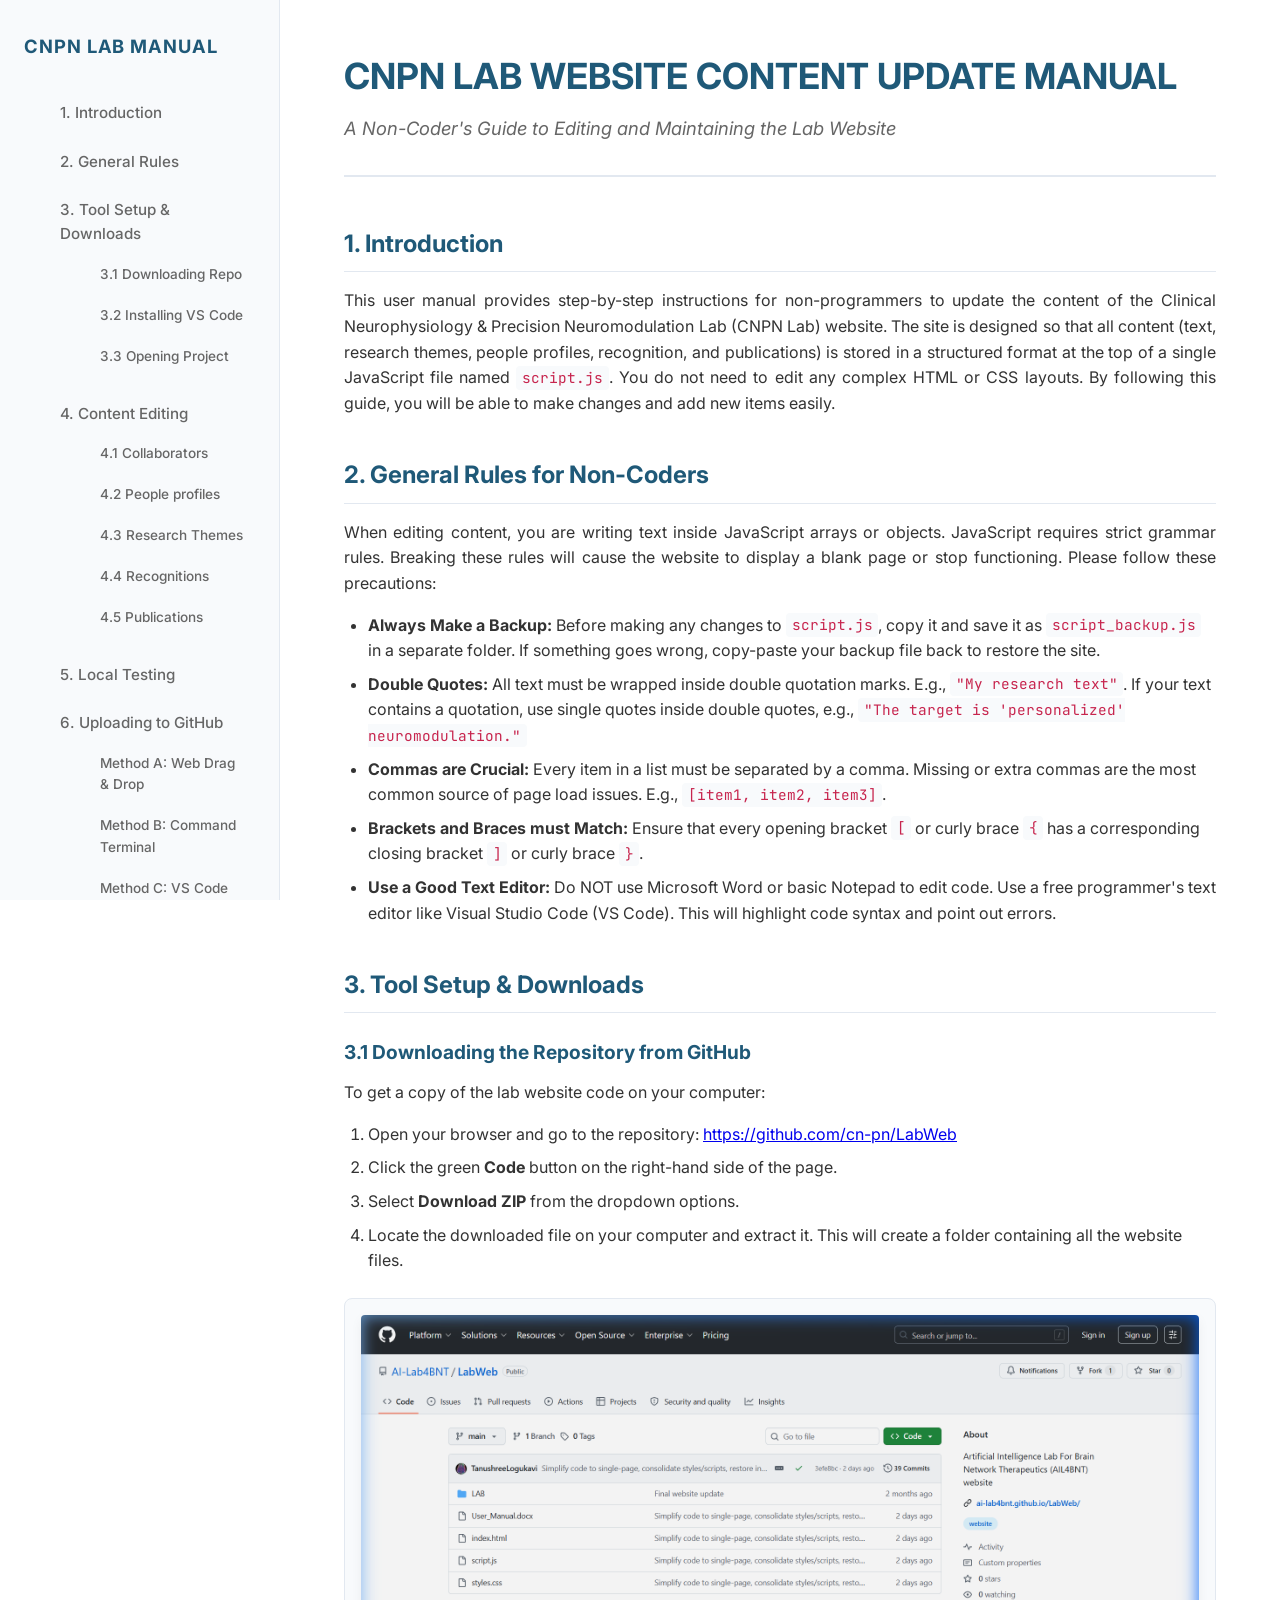
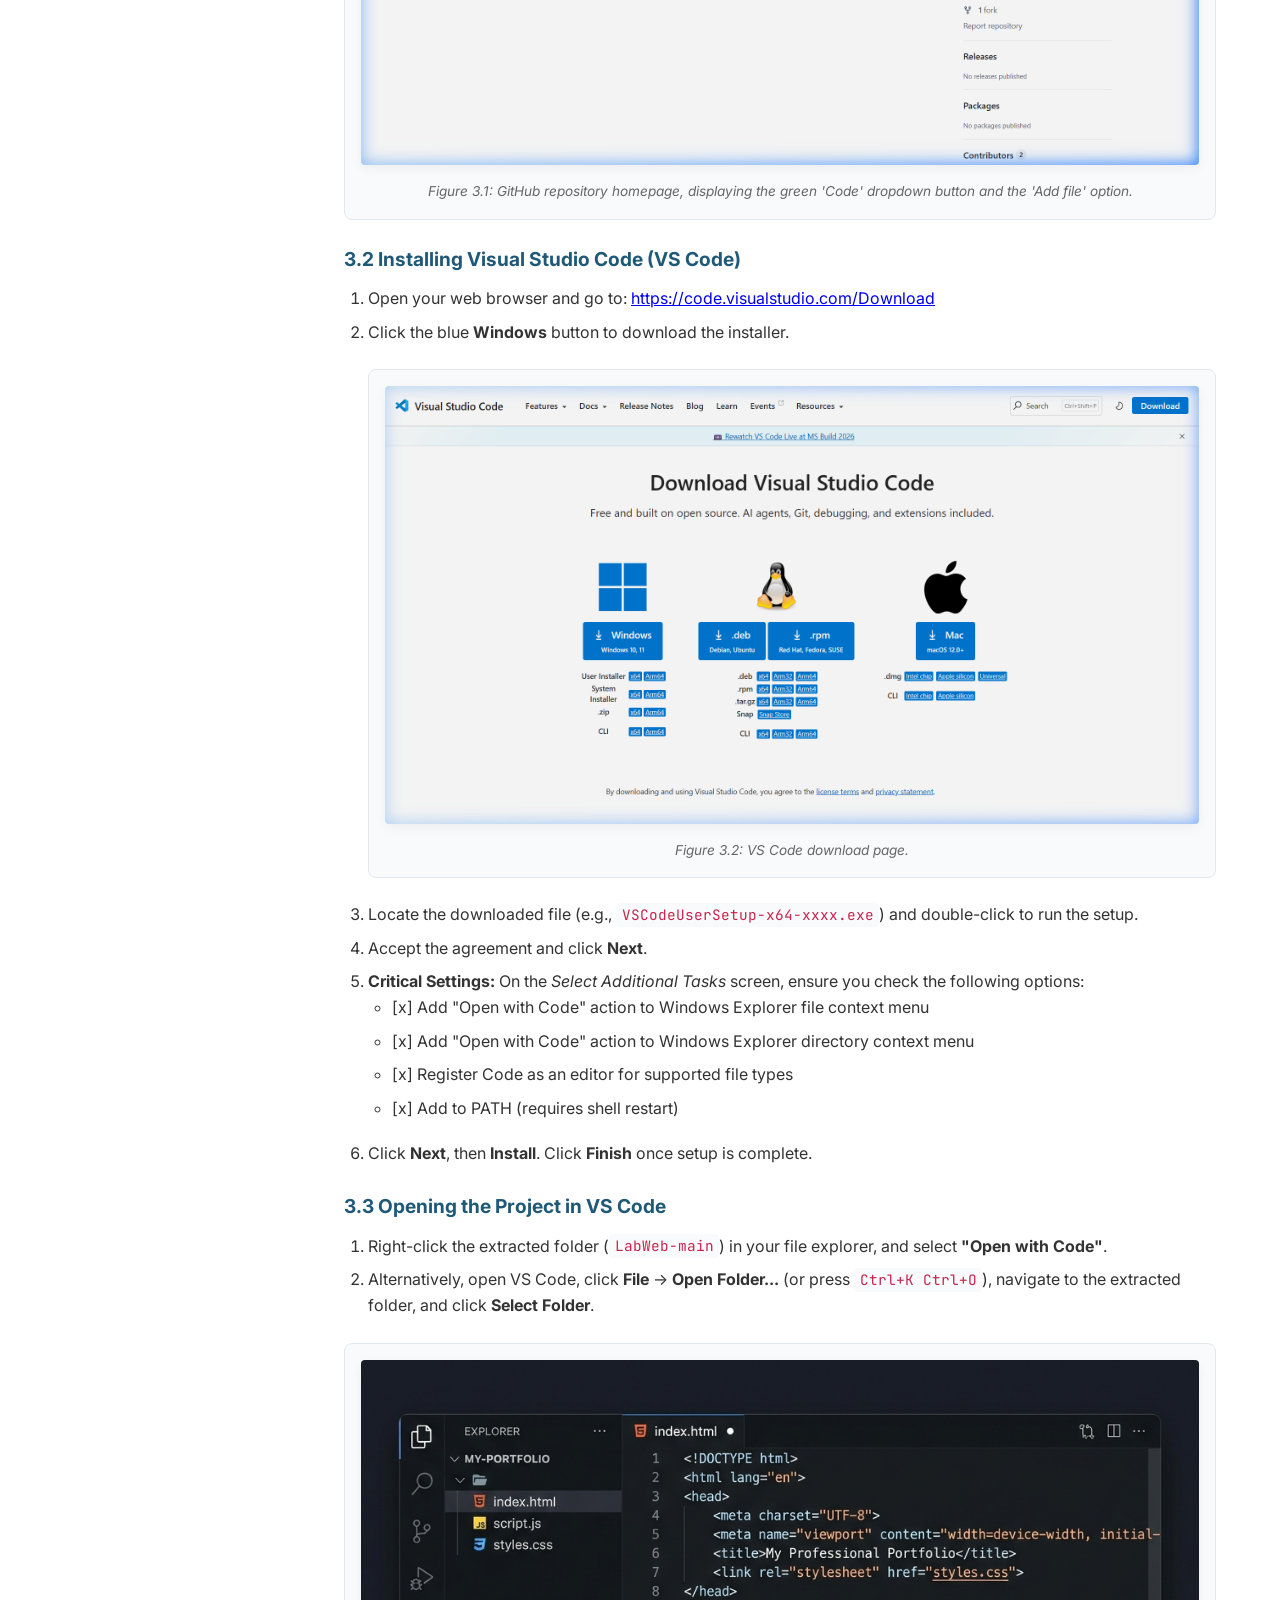
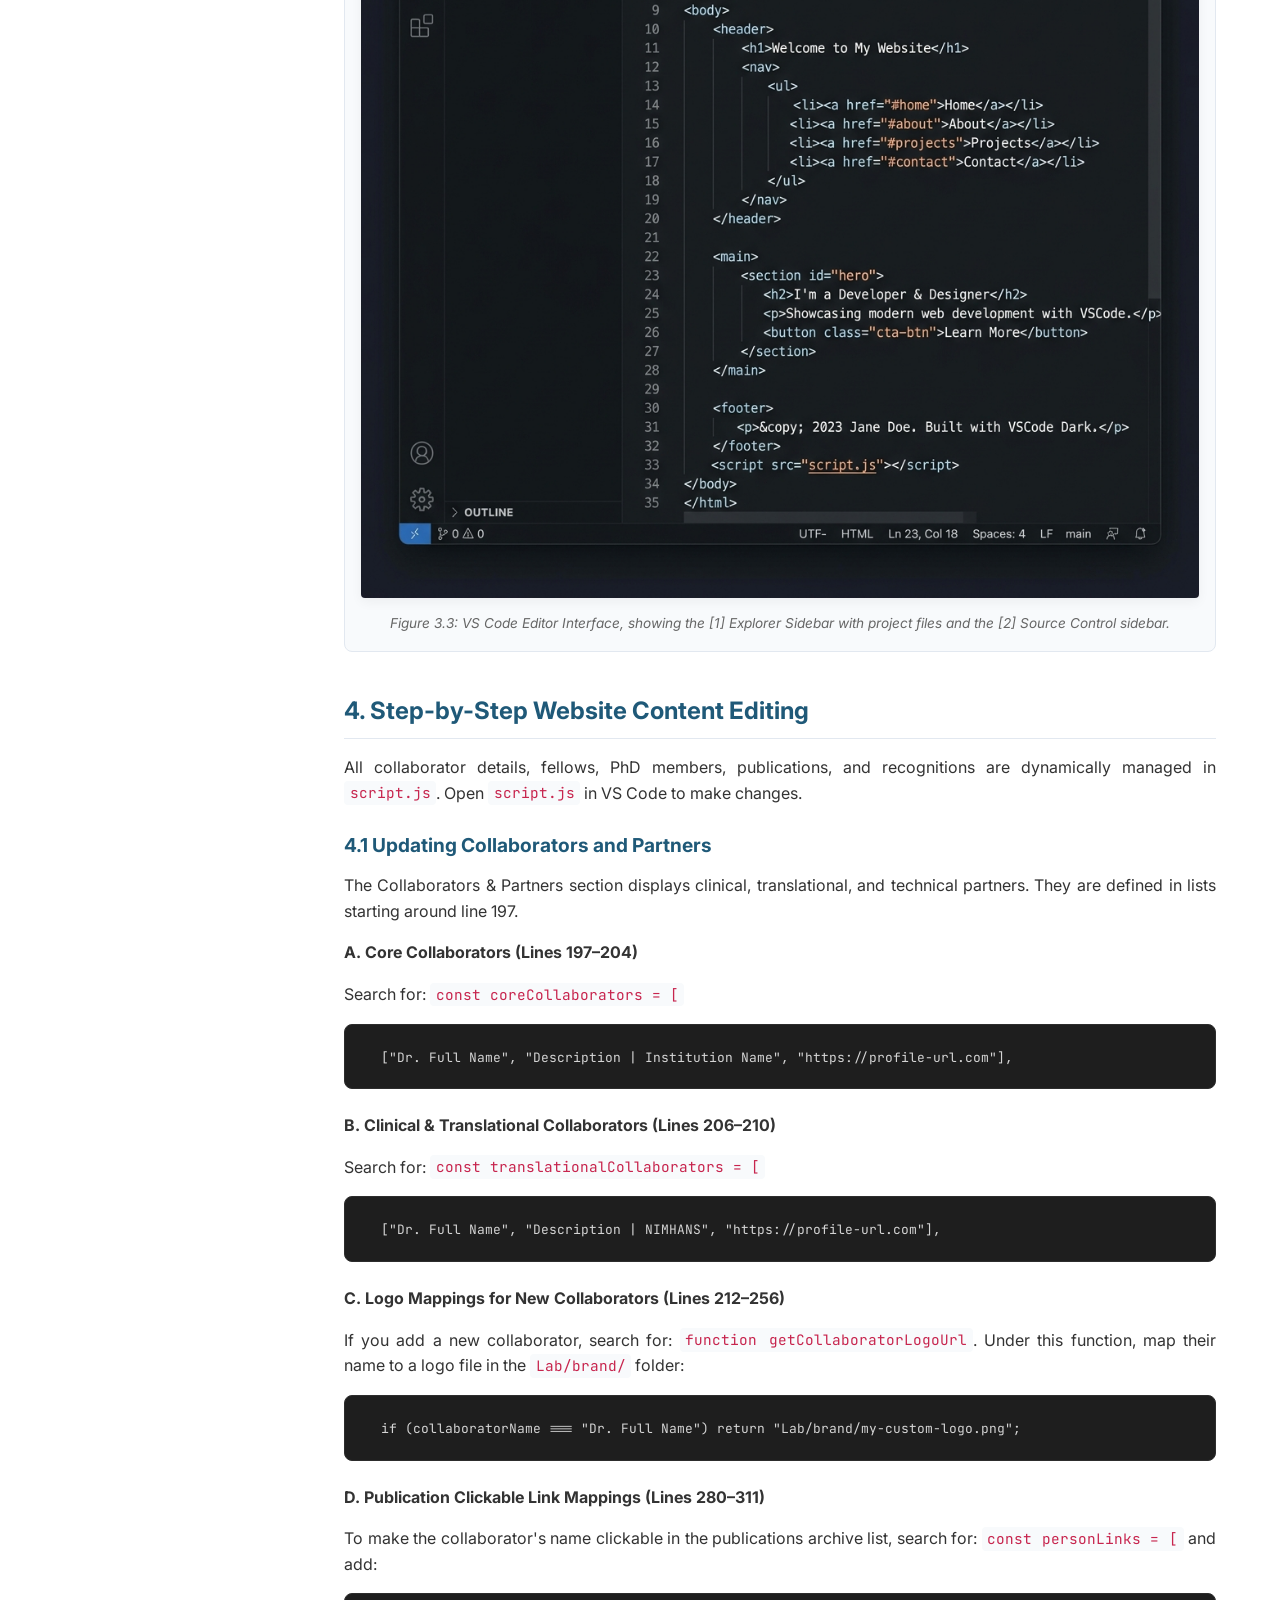
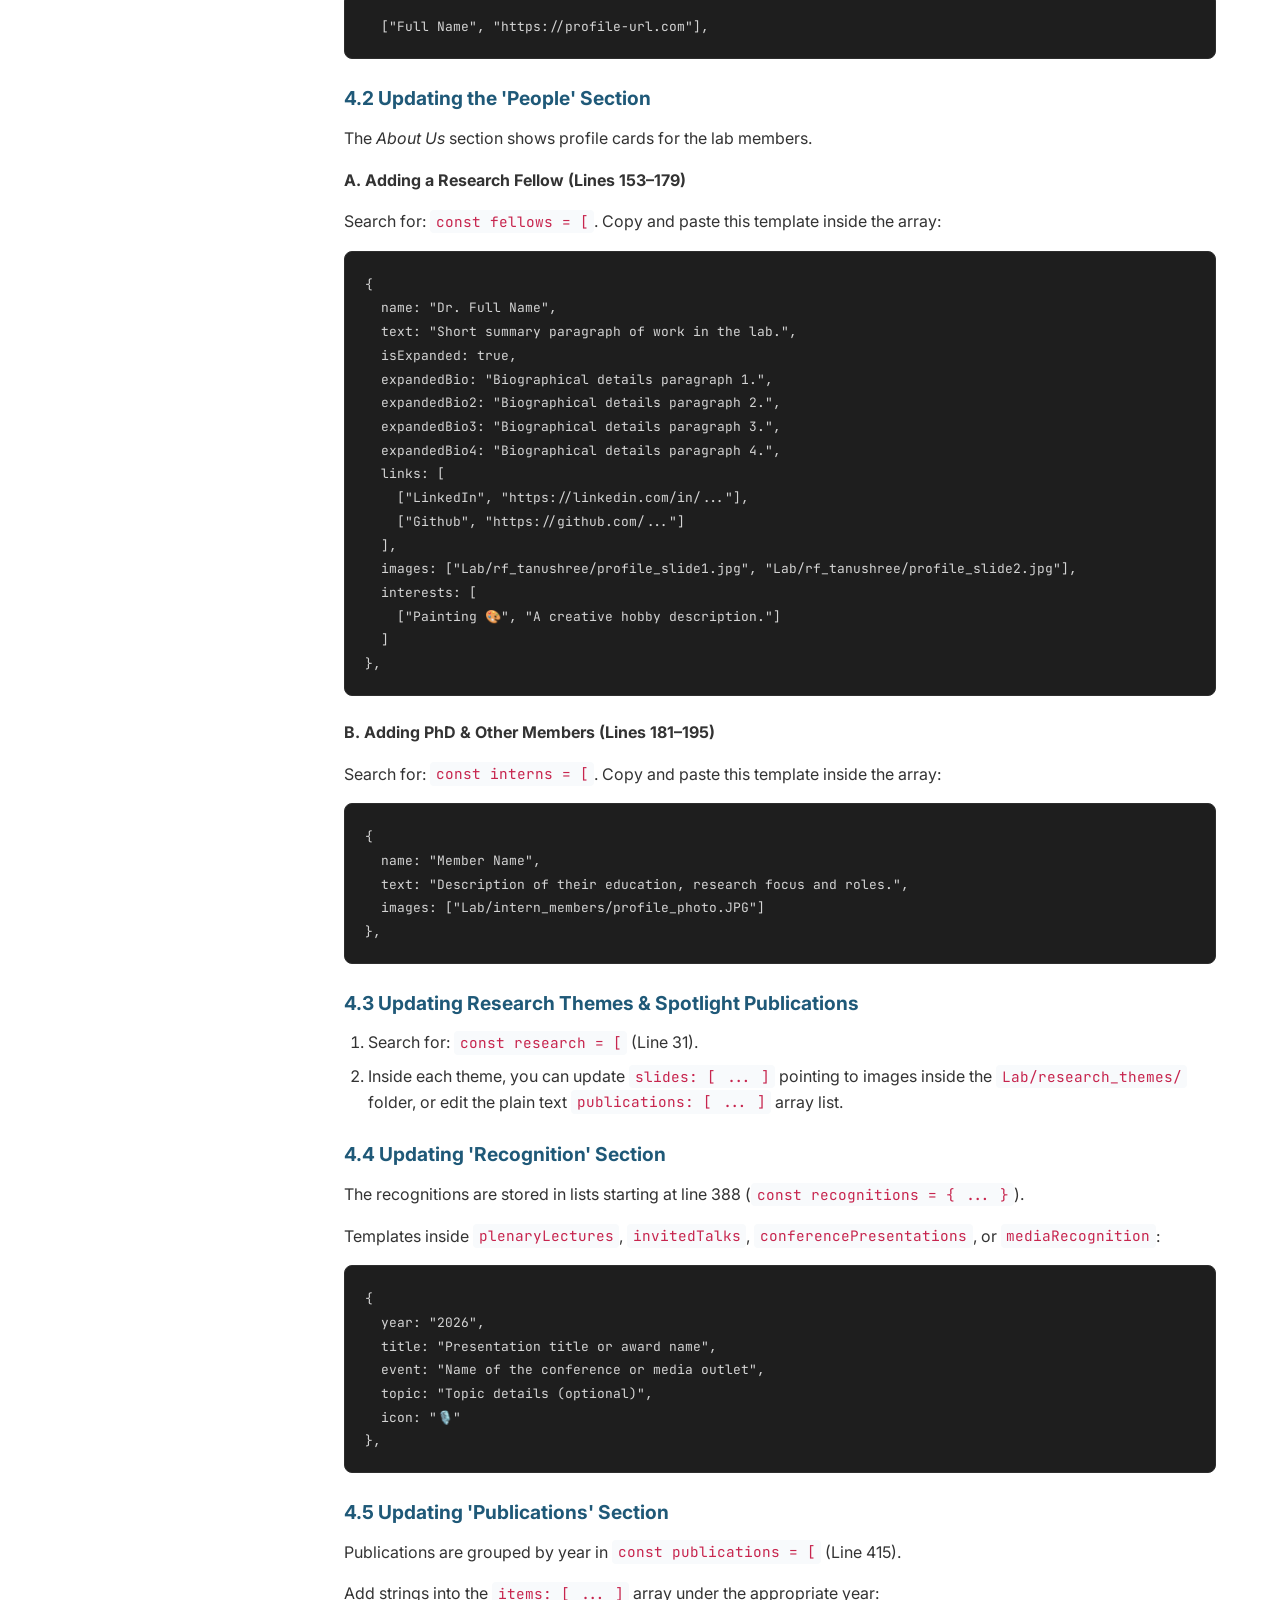
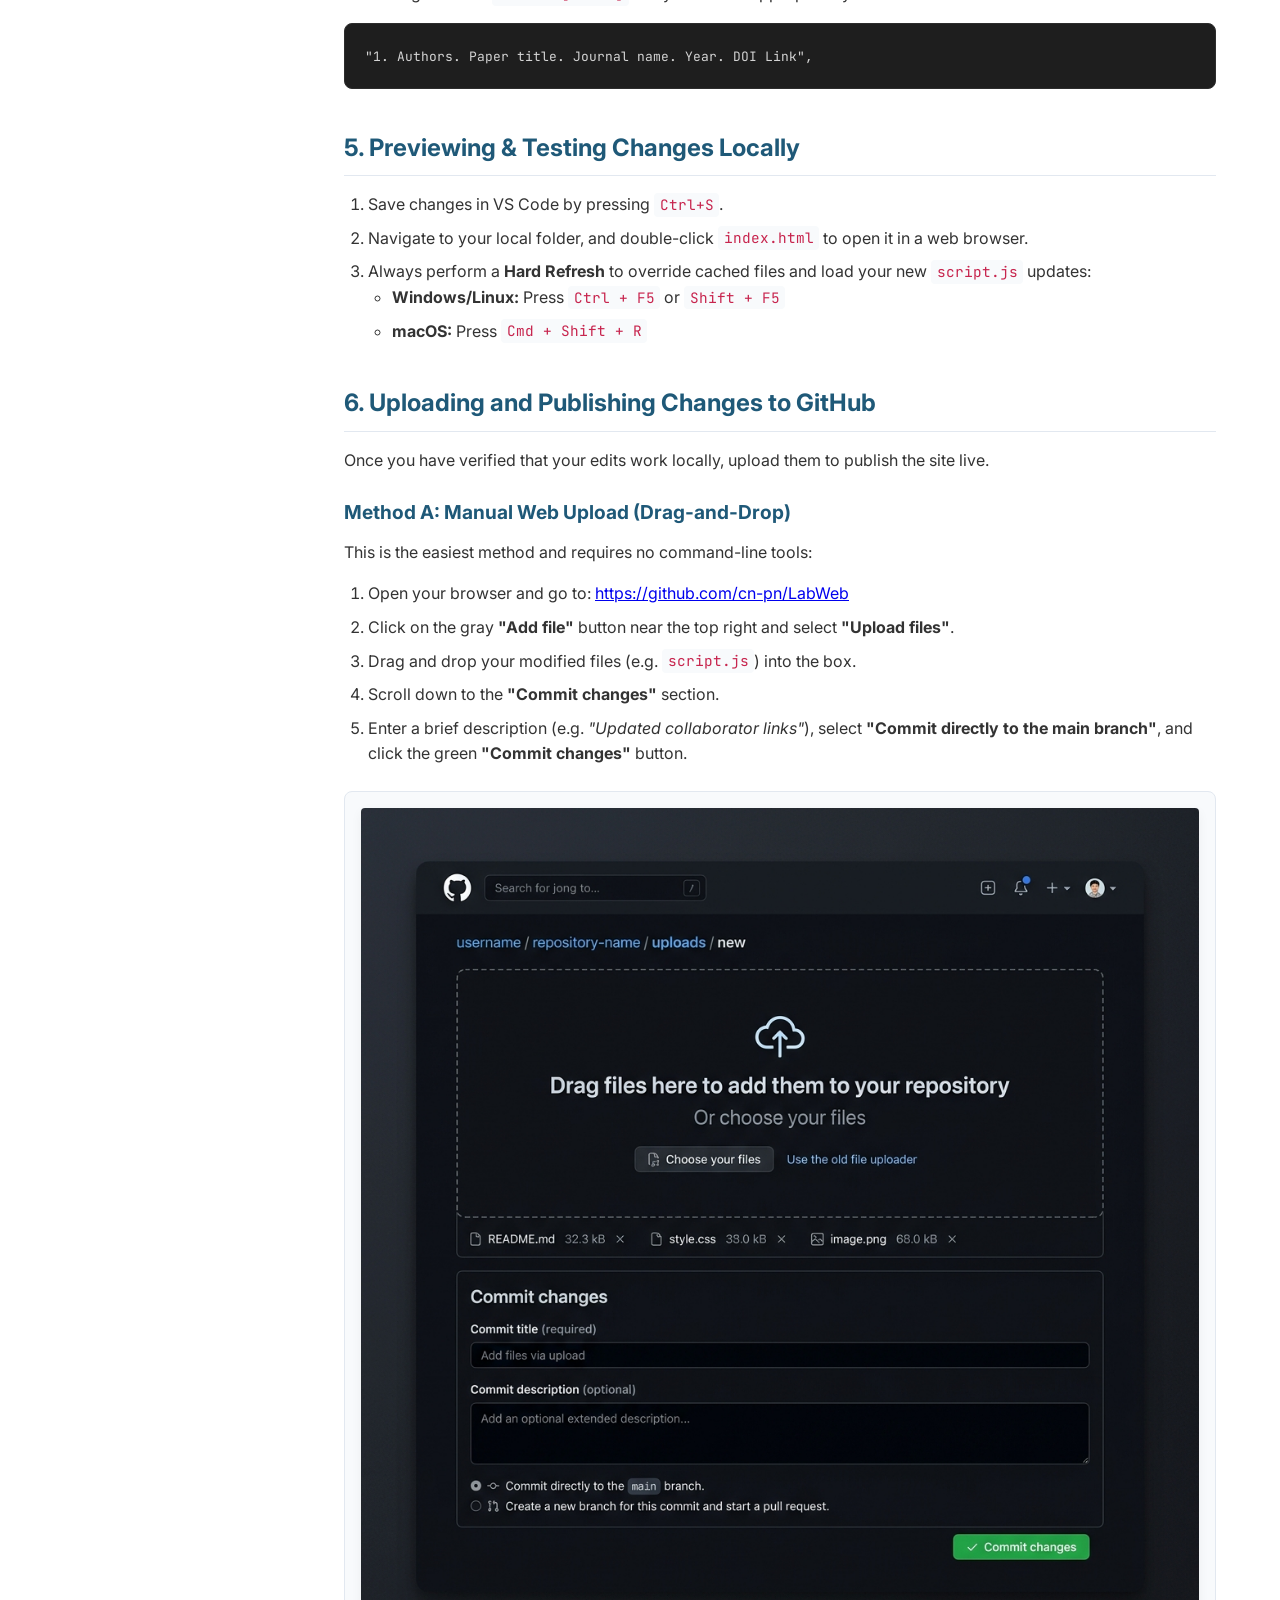
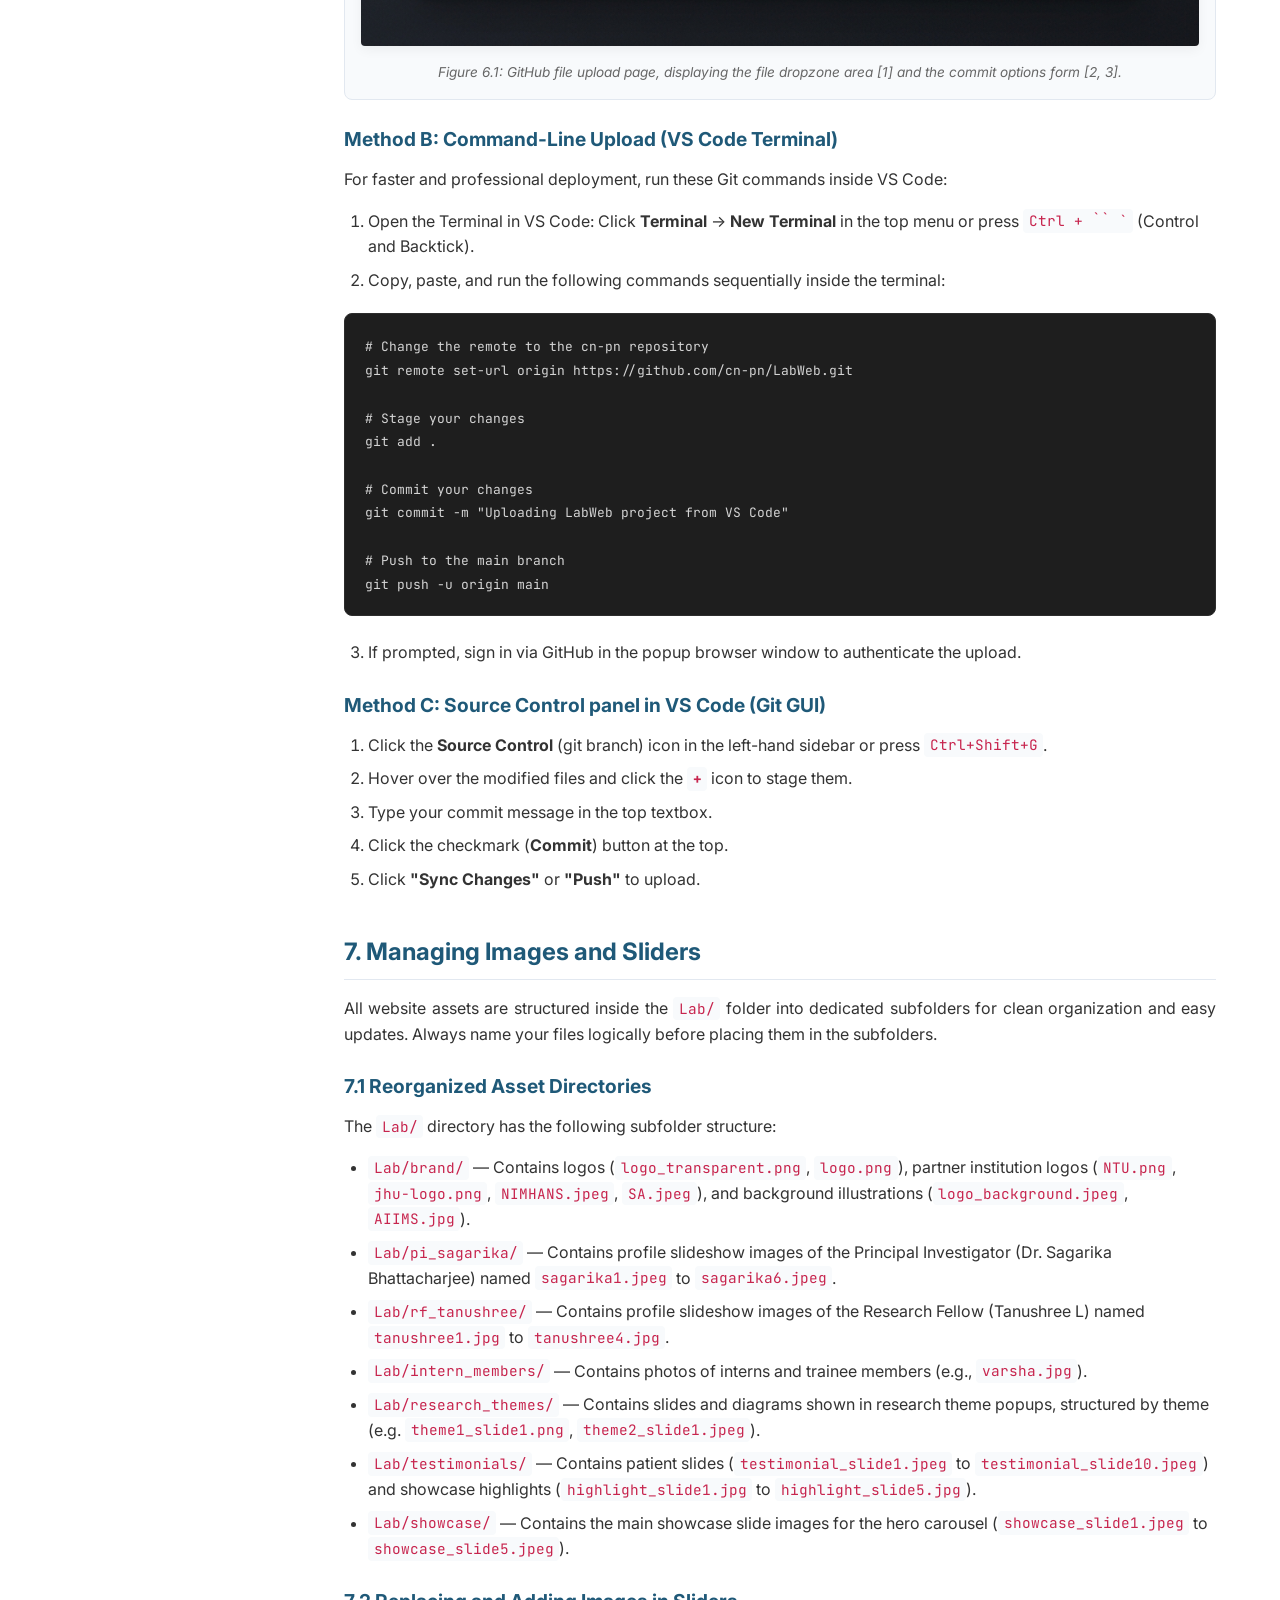
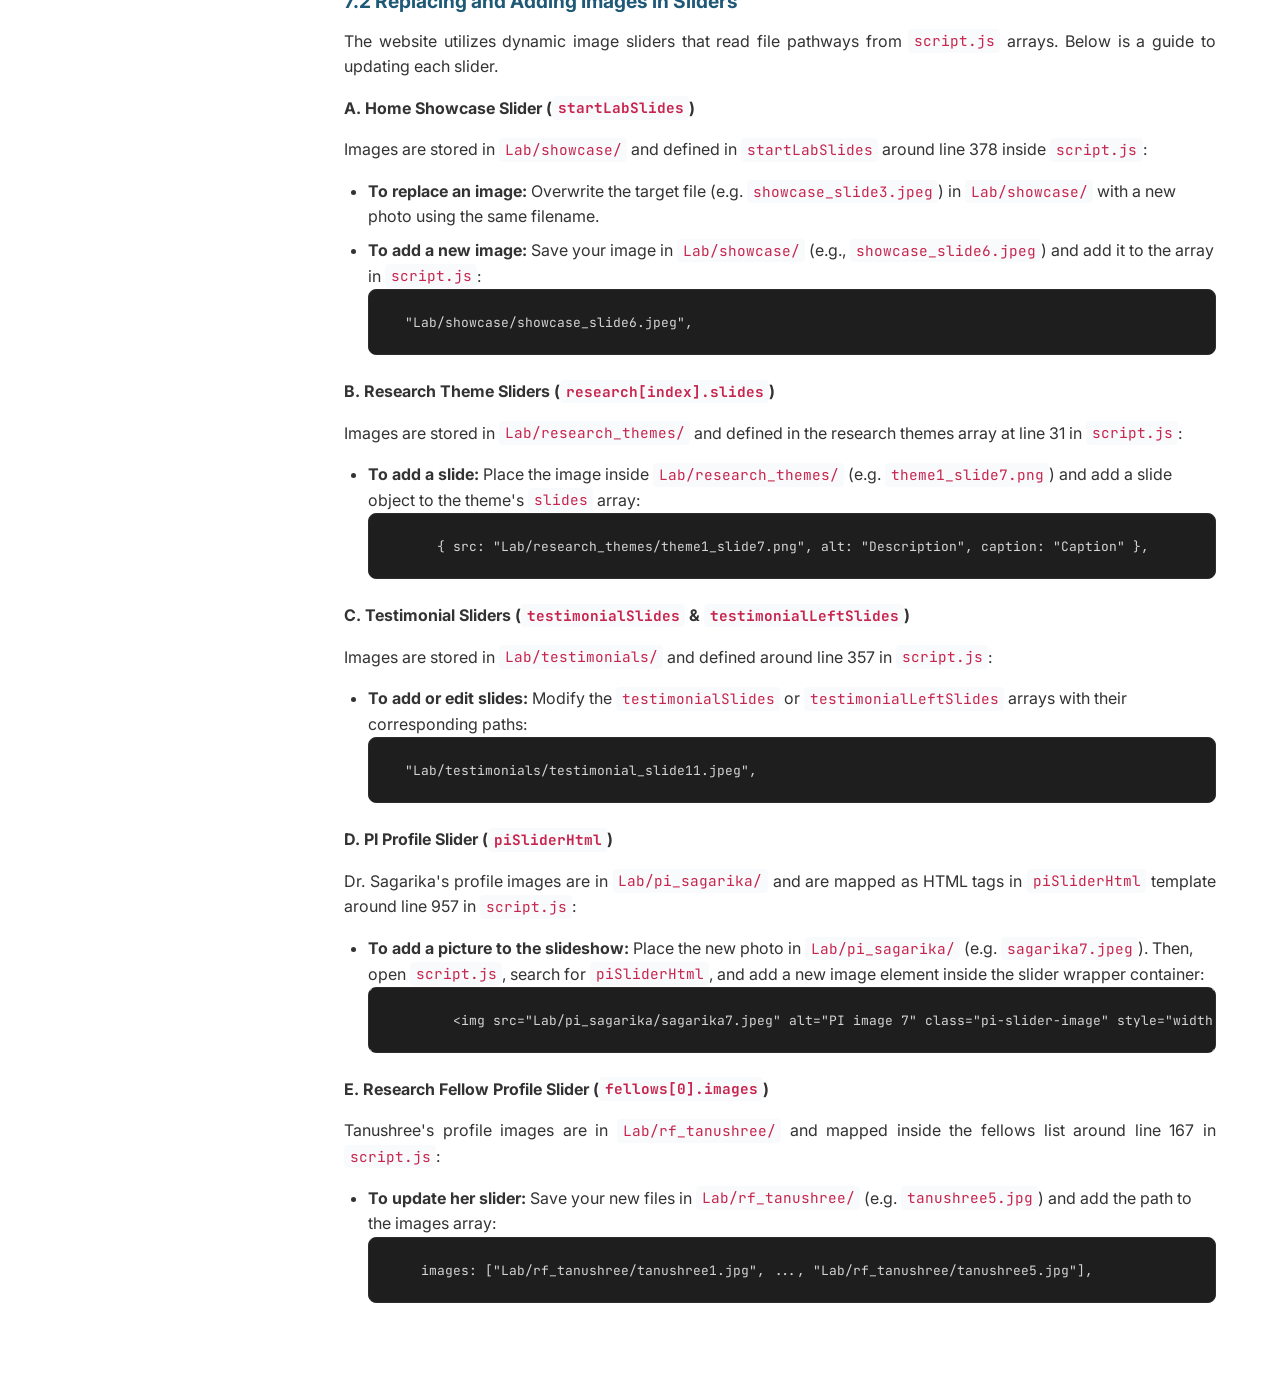
==== Website_Content_Update_Manual.html @ c78b77ef "Organize asset structure, update collaborator links, remove CV resources and manual references, and " ====
<!DOCTYPE html>
<html lang="en">
<head>
  <meta charset="UTF-8">
  <meta name="viewport" content="width=device-width, initial-scale=1.0">
  <title>CNPN Lab Website Content Update Manual</title>
  <link rel="preconnect" href="https://fonts.googleapis.com">
  <link rel="preconnect" href="https://fonts.gstatic.com" crossorigin>
  <link href="https://fonts.googleapis.com/css2?family=Inter:wght@400;500;600;700&family=JetBrains+Mono:wght@400;500&display=swap" rel="stylesheet">
  <style>
    :root {
      --primary: #1f5978;
      --primary-light: #eef7fc;
      --text: #333333;
      --text-muted: #666666;
      --bg: #ffffff;
      --bg-alt: #f8fafc;
      --border: #e2e8f0;
      --sidebar-width: 280px;
      --code-bg: #1e1e1e;
      --code-text: #d4d4d4;
    }

    * {
      box-sizing: border-box;
      margin: 0;
      padding: 0;
    }

    body {
      font-family: 'Inter', -apple-system, BlinkMacSystemFont, "Segoe UI", Roboto, sans-serif;
      color: var(--text);
      background-color: var(--bg);
      line-height: 1.6;
    }

    .container {
      display: flex;
      min-height: 100vh;
    }

    /* Sidebar Navigation */
    .sidebar {
      width: var(--sidebar-width);
      background-color: var(--bg-alt);
      border-right: 1px solid var(--border);
      position: fixed;
      top: 0;
      bottom: 0;
      left: 0;
      padding: 2rem 1.5rem;
      overflow-y: auto;
    }

    .sidebar-brand {
      font-weight: 700;
      font-size: 1.15rem;
      color: var(--primary);
      margin-bottom: 2rem;
      text-transform: uppercase;
      letter-spacing: 0.05em;
    }

    .nav-list {
      list-style: none;
    }

    .nav-item {
      margin-bottom: 0.5rem;
    }

    .nav-link {
      display: block;
      color: var(--text-muted);
      text-decoration: none;
      font-size: 0.95rem;
      font-weight: 500;
      padding: 0.5rem 0.75rem;
      border-radius: 6px;
      transition: all 0.2s ease;
    }

    .nav-link:hover {
      color: var(--primary);
      background-color: var(--primary-light);
    }

    .nav-sublist {
      list-style: none;
      margin-left: 1rem;
      margin-top: 0.25rem;
    }

    .nav-sublink {
      font-size: 0.85rem;
      padding: 0.35rem 0.75rem;
    }

    /* Main Content Area */
    .content-area {
      margin-left: var(--sidebar-width);
      flex: 1;
      padding: 3rem 4rem;
      max-width: 1000px;
    }

    header {
      margin-bottom: 3rem;
      border-bottom: 2px solid var(--border);
      padding-bottom: 2rem;
    }

    h1 {
      font-size: 2.25rem;
      color: var(--primary);
      font-weight: 700;
      margin-bottom: 0.5rem;
    }

    .subtitle {
      font-size: 1.15rem;
      color: var(--text-muted);
      font-style: italic;
    }

    h2 {
      font-size: 1.5rem;
      color: var(--primary);
      margin-top: 2.5rem;
      margin-bottom: 1rem;
      border-bottom: 1px solid var(--border);
      padding-bottom: 0.5rem;
    }

    h3 {
      font-size: 1.2rem;
      color: var(--primary);
      margin-top: 1.5rem;
      margin-bottom: 0.75rem;
    }

    p {
      margin-bottom: 1rem;
      text-align: justify;
    }

    ul, ol {
      margin-bottom: 1.25rem;
      padding-left: 1.5rem;
    }

    li {
      margin-bottom: 0.5rem;
    }

    /* Code styling */
    code {
      font-family: 'JetBrains Mono', Consolas, monospace;
      font-size: 0.9em;
      background-color: var(--bg-alt);
      color: #c7254e;
      padding: 0.15rem 0.35rem;
      border-radius: 4px;
    }

    pre {
      font-family: 'JetBrains Mono', Consolas, monospace;
      font-size: 0.9rem;
      background-color: var(--code-bg);
      color: var(--code-text);
      padding: 1.25rem;
      border-radius: 8px;
      overflow-x: auto;
      margin-bottom: 1.5rem;
      border: 1px solid #2d2d2d;
    }

    pre code {
      background-color: transparent;
      color: inherit;
      padding: 0;
      border-radius: 0;
    }

    /* Images */
    .screenshot-container {
      margin: 1.5rem 0;
      text-align: center;
      background-color: var(--bg-alt);
      padding: 1rem;
      border-radius: 8px;
      border: 1px solid var(--border);
    }

    .screenshot {
      max-width: 100%;
      height: auto;
      border-radius: 4px;
      box-shadow: 0 4px 12px rgba(0, 0, 0, 0.05);
    }

    .caption {
      margin-top: 0.5rem;
      font-size: 0.85rem;
      color: var(--text-muted);
      font-style: italic;
    }

    /* Info Box */
    .info-box {
      background-color: var(--primary-light);
      border-left: 4px solid var(--primary);
      padding: 1rem 1.25rem;
      border-radius: 0 8px 8px 0;
      margin-bottom: 1.5rem;
    }

    .info-box p {
      margin-bottom: 0;
      color: var(--primary);
      font-weight: 500;
    }

    /* Responsive */
    @media (max-width: 900px) {
      .container {
        flex-direction: column;
      }
      .sidebar {
        position: relative;
        width: 100%;
        height: auto;
        border-right: none;
        border-bottom: 1px solid var(--border);
        padding: 1.5rem;
      }
      .content-area {
        margin-left: 0;
        padding: 2rem 1.5rem;
      }
    }
  </style>
</head>
<body>
  <div class="container">
    <aside class="sidebar">
      <div class="sidebar-brand">CNPN Lab Manual</div>
      <nav>
        <ul class="nav-list">
          <li class="nav-item"><a href="#introduction" class="nav-link">1. Introduction</a></li>
          <li class="nav-item"><a href="#rules" class="nav-link">2. General Rules</a></li>
          <li class="nav-item">
            <a href="#setup" class="nav-link">3. Tool Setup & Downloads</a>
            <ul class="nav-sublist">
              <li><a href="#setup-download" class="nav-link nav-sublink">3.1 Downloading Repo</a></li>
              <li><a href="#setup-install" class="nav-link nav-sublink">3.2 Installing VS Code</a></li>
              <li><a href="#setup-open" class="nav-link nav-sublink">3.3 Opening Project</a></li>
            </ul>
          </li>
          <li class="nav-item">
            <a href="#editing" class="nav-link">4. Content Editing</a>
            <ul class="nav-sublist">
              <li><a href="#editing-collaborators" class="nav-link nav-sublink">4.1 Collaborators</a></li>
              <li><a href="#editing-people" class="nav-link nav-sublink">4.2 People profiles</a></li>
              <li><a href="#editing-themes" class="nav-link nav-sublink">4.3 Research Themes</a></li>
              <li><a href="#editing-recognitions" class="nav-link nav-sublink">4.4 Recognitions</a></li>
              <li><a href="#editing-publications" class="nav-link nav-sublink">4.5 Publications</a></li>
            </ul>
          </li>
          <li class="nav-item"><a href="#testing" class="nav-link">5. Local Testing</a></li>
          <li class="nav-item">
            <a href="#publishing" class="nav-link">6. Uploading to GitHub</a>
            <ul class="nav-sublist">
              <li><a href="#pub-web" class="nav-link nav-sublink">Method A: Web Drag & Drop</a></li>
              <li><a href="#pub-cmd" class="nav-link nav-sublink">Method B: Command Terminal</a></li>
              <li><a href="#pub-gui" class="nav-link nav-sublink">Method C: VS Code GUI</a></li>
            </ul>
          </li>
          <li class="nav-item">
            <a href="#assets" class="nav-link">7. Managing Images & Sliders</a>
            <ul class="nav-sublist">
              <li><a href="#assets-dirs" class="nav-link nav-sublink">7.1 Reorganized Subfolders</a></li>
              <li><a href="#assets-sliders" class="nav-link nav-sublink">7.2 Updating Image Sliders</a></li>
            </ul>
          </li>
        </ul>
      </nav>
    </aside>

    <main class="content-area">
      <header>
        <h1>CNPN LAB WEBSITE CONTENT UPDATE MANUAL</h1>
        <div class="subtitle">A Non-Coder's Guide to Editing and Maintaining the Lab Website</div>
      </header>

      <section id="introduction">
        <h2>1. Introduction</h2>
        <p>This user manual provides step-by-step instructions for non-programmers to update the content of the Clinical Neurophysiology & Precision Neuromodulation Lab (CNPN Lab) website. The site is designed so that all content (text, research themes, people profiles, recognition, and publications) is stored in a structured format at the top of a single JavaScript file named <code>script.js</code>. You do not need to edit any complex HTML or CSS layouts. By following this guide, you will be able to make changes and add new items easily.</p>
      </section>

      <section id="rules">
        <h2>2. General Rules for Non-Coders</h2>
        <p>When editing content, you are writing text inside JavaScript arrays or objects. JavaScript requires strict grammar rules. Breaking these rules will cause the website to display a blank page or stop functioning. Please follow these precautions:</p>
        <ul>
          <li><strong>Always Make a Backup:</strong> Before making any changes to <code>script.js</code>, copy it and save it as <code>script_backup.js</code> in a separate folder. If something goes wrong, copy-paste your backup file back to restore the site.</li>
          <li><strong>Double Quotes:</strong> All text must be wrapped inside double quotation marks. E.g., <code>"My research text"</code>. If your text contains a quotation, use single quotes inside double quotes, e.g., <code>"The target is 'personalized' neuromodulation."</code></li>
          <li><strong>Commas are Crucial:</strong> Every item in a list must be separated by a comma. Missing or extra commas are the most common source of page load issues. E.g., <code>[item1, item2, item3]</code>.</li>
          <li><strong>Brackets and Braces must Match:</strong> Ensure that every opening bracket <code>[</code> or curly brace <code>{</code> has a corresponding closing bracket <code>]</code> or curly brace <code>}</code>.</li>
          <li><strong>Use a Good Text Editor:</strong> Do NOT use Microsoft Word or basic Notepad to edit code. Use a free programmer's text editor like Visual Studio Code (VS Code). This will highlight code syntax and point out errors.</li>
        </ul>
      </section>

      <section id="setup">
        <h2>3. Tool Setup & Downloads</h2>
        
        <div id="setup-download">
          <h3>3.1 Downloading the Repository from GitHub</h3>
          <p>To get a copy of the lab website code on your computer:</p>
          <ol>
            <li>Open your browser and go to the repository: <a href="https://github.com/cn-pn/LabWeb" target="_blank">https://github.com/cn-pn/LabWeb</a></li>
            <li>Click the green <strong>Code</strong> button on the right-hand side of the page.</li>
            <li>Select <strong>Download ZIP</strong> from the dropdown options.</li>
            <li>Locate the downloaded file on your computer and extract it. This will create a folder containing all the website files.</li>
          </ol>
          <div class="screenshot-container">
            <img src="manual_images/github_repo_main.png" alt="GitHub Repo Homepage" class="screenshot">
            <div class="caption">Figure 3.1: GitHub repository homepage, displaying the green 'Code' dropdown button and the 'Add file' option.</div>
          </div>
        </div>

        <div id="setup-install">
          <h3>3.2 Installing Visual Studio Code (VS Code)</h3>
          <ol>
            <li>Open your web browser and go to: <a href="https://code.visualstudio.com/Download" target="_blank">https://code.visualstudio.com/Download</a></li>
            <li>Click the blue <strong>Windows</strong> button to download the installer.</li>
            <div class="screenshot-container">
              <img src="manual_images/vscode_download.png" alt="VS Code Download Page" class="screenshot">
              <div class="caption">Figure 3.2: VS Code download page.</div>
            </div>
            <li>Locate the downloaded file (e.g., <code>VSCodeUserSetup-x64-xxxx.exe</code>) and double-click to run the setup.</li>
            <li>Accept the agreement and click <strong>Next</strong>.</li>
            <li><strong>Critical Settings:</strong> On the <em>Select Additional Tasks</em> screen, ensure you check the following options:
              <ul>
                <li>[x] Add "Open with Code" action to Windows Explorer file context menu</li>
                <li>[x] Add "Open with Code" action to Windows Explorer directory context menu</li>
                <li>[x] Register Code as an editor for supported file types</li>
                <li>[x] Add to PATH (requires shell restart)</li>
              </ul>
            </li>
            <li>Click <strong>Next</strong>, then <strong>Install</strong>. Click <strong>Finish</strong> once setup is complete.</li>
          </ol>
        </div>

        <div id="setup-open">
          <h3>3.3 Opening the Project in VS Code</h3>
          <ol>
            <li>Right-click the extracted folder (<code>LabWeb-main</code>) in your file explorer, and select <strong>"Open with Code"</strong>.</li>
            <li>Alternatively, open VS Code, click <strong>File</strong> -> <strong>Open Folder...</strong> (or press <code>Ctrl+K Ctrl+O</code>), navigate to the extracted folder, and click <strong>Select Folder</strong>.</li>
          </ol>
          <div class="screenshot-container">
            <img src="manual_images/vscode_editor.png" alt="VS Code Workspace" class="screenshot">
            <div class="caption">Figure 3.3: VS Code Editor Interface, showing the [1] Explorer Sidebar with project files and the [2] Source Control sidebar.</div>
          </div>
        </div>
      </section>

      <section id="editing">
        <h2>4. Step-by-Step Website Content Editing</h2>
        <p>All collaborator details, fellows, PhD members, publications, and recognitions are dynamically managed in <code>script.js</code>. Open <code>script.js</code> in VS Code to make changes.</p>
        
        <div id="editing-collaborators">
          <h3>4.1 Updating Collaborators and Partners</h3>
          <p>The Collaborators & Partners section displays clinical, translational, and technical partners. They are defined in lists starting around line 197.</p>
          
          <p><strong>A. Core Collaborators (Lines 197–204)</strong></p>
          <p>Search for: <code>const coreCollaborators = [</code></p>
          <pre><code>  ["Dr. Full Name", "Description | Institution Name", "https://profile-url.com"],</code></pre>

          <p><strong>B. Clinical & Translational Collaborators (Lines 206–210)</strong></p>
          <p>Search for: <code>const translationalCollaborators = [</code></p>
          <pre><code>  ["Dr. Full Name", "Description | NIMHANS", "https://profile-url.com"],</code></pre>

          <p><strong>C. Logo Mappings for New Collaborators (Lines 212–256)</strong></p>
          <p>If you add a new collaborator, search for: <code>function getCollaboratorLogoUrl</code>. Under this function, map their name to a logo file in the <code>Lab/brand/</code> folder:</p>
          <pre><code>  if (collaboratorName === "Dr. Full Name") return "Lab/brand/my-custom-logo.png";</code></pre>

          <p><strong>D. Publication Clickable Link Mappings (Lines 280–311)</strong></p>
          <p>To make the collaborator's name clickable in the publications archive list, search for: <code>const personLinks = [</code> and add:</p>
          <pre><code>  ["Full Name", "https://profile-url.com"],</code></pre>
        </div>

        <div id="editing-people">
          <h3>4.2 Updating the 'People' Section</h3>
          <p>The <em>About Us</em> section shows profile cards for the lab members.</p>
          
          <p><strong>A. Adding a Research Fellow (Lines 153–179)</strong></p>
          <p>Search for: <code>const fellows = [</code>. Copy and paste this template inside the array:</p>
          <pre><code>{
  name: "Dr. Full Name",
  text: "Short summary paragraph of work in the lab.",
  isExpanded: true,
  expandedBio: "Biographical details paragraph 1.",
  expandedBio2: "Biographical details paragraph 2.",
  expandedBio3: "Biographical details paragraph 3.",
  expandedBio4: "Biographical details paragraph 4.",
  links: [
    ["LinkedIn", "https://linkedin.com/in/..."],
    ["Github", "https://github.com/..."]
  ],
  images: ["Lab/rf_tanushree/profile_slide1.jpg", "Lab/rf_tanushree/profile_slide2.jpg"],
  interests: [
    ["Painting 🎨", "A creative hobby description."]
  ]
},</code></pre>

          <p><strong>B. Adding PhD & Other Members (Lines 181–195)</strong></p>
          <p>Search for: <code>const interns = [</code>. Copy and paste this template inside the array:</p>
          <pre><code>{
  name: "Member Name",
  text: "Description of their education, research focus and roles.",
  images: ["Lab/intern_members/profile_photo.JPG"]
},</code></pre>
        </div>

        <div id="editing-themes">
          <h3>4.3 Updating Research Themes & Spotlight Publications</h3>
          <ol>
            <li>Search for: <code>const research = [</code> (Line 31).</li>
            <li>Inside each theme, you can update <code>slides: [ ... ]</code> pointing to images inside the <code>Lab/research_themes/</code> folder, or edit the plain text <code>publications: [ ... ]</code> array list.</li>
          </ol>
        </div>

        <div id="editing-recognitions">
          <h3>4.4 Updating 'Recognition' Section</h3>
          <p>The recognitions are stored in lists starting at line 388 (<code>const recognitions = { ... }</code>).</p>
          <p>Templates inside <code>plenaryLectures</code>, <code>invitedTalks</code>, <code>conferencePresentations</code>, or <code>mediaRecognition</code>:</p>
          <pre><code>{
  year: "2026",
  title: "Presentation title or award name",
  event: "Name of the conference or media outlet",
  topic: "Topic details (optional)",
  icon: "🎙️"
},</code></pre>
        </div>

        <div id="editing-publications">
          <h3>4.5 Updating 'Publications' Section</h3>
          <p>Publications are grouped by year in <code>const publications = [</code> (Line 415).</p>
          <p>Add strings into the <code>items: [ ... ]</code> array under the appropriate year:</p>
          <pre><code>"1. Authors. Paper title. Journal name. Year. DOI Link",</code></pre>
        </div>
      </section>

      <section id="testing">
        <h2>5. Previewing & Testing Changes Locally</h2>
        <ol>
          <li>Save changes in VS Code by pressing <code>Ctrl+S</code>.</li>
          <li>Navigate to your local folder, and double-click <code>index.html</code> to open it in a web browser.</li>
          <li>Always perform a <strong>Hard Refresh</strong> to override cached files and load your new <code>script.js</code> updates:
            <ul>
              <li><strong>Windows/Linux:</strong> Press <code>Ctrl + F5</code> or <code>Shift + F5</code></li>
              <li><strong>macOS:</strong> Press <code>Cmd + Shift + R</code></li>
            </ul>
          </li>
        </ol>
      </section>

      <section id="publishing">
        <h2>6. Uploading and Publishing Changes to GitHub</h2>
        <p>Once you have verified that your edits work locally, upload them to publish the site live.</p>

        <div id="pub-web">
          <h3>Method A: Manual Web Upload (Drag-and-Drop)</h3>
          <p>This is the easiest method and requires no command-line tools:</p>
          <ol>
            <li>Open your browser and go to: <a href="https://github.com/cn-pn/LabWeb" target="_blank">https://github.com/cn-pn/LabWeb</a></li>
            <li>Click on the gray <strong>"Add file"</strong> button near the top right and select <strong>"Upload files"</strong>.</li>
            <li>Drag and drop your modified files (e.g. <code>script.js</code>) into the box.</li>
            <li>Scroll down to the <strong>"Commit changes"</strong> section.</li>
            <li>Enter a brief description (e.g. <em>"Updated collaborator links"</em>), select <strong>"Commit directly to the main branch"</strong>, and click the green <strong>"Commit changes"</strong> button.</li>
          </ol>
          <div class="screenshot-container">
            <img src="manual_images/github_upload_page.png" alt="GitHub Upload Screen" class="screenshot">
            <div class="caption">Figure 6.1: GitHub file upload page, displaying the file dropzone area [1] and the commit options form [2, 3].</div>
          </div>
        </div>

        <div id="pub-cmd">
          <h3>Method B: Command-Line Upload (VS Code Terminal)</h3>
          <p>For faster and professional deployment, run these Git commands inside VS Code:</p>
          <ol>
            <li>Open the Terminal in VS Code: Click <strong>Terminal</strong> -> <strong>New Terminal</strong> in the top menu or press <code>Ctrl + `` `</code> (Control and Backtick).</li>
            <li>Copy, paste, and run the following commands sequentially inside the terminal:</li>
          </ol>
          <pre><code># Change the remote to the cn-pn repository
git remote set-url origin https://github.com/cn-pn/LabWeb.git

# Stage your changes
git add .

# Commit your changes
git commit -m "Uploading LabWeb project from VS Code"

# Push to the main branch
git push -u origin main</code></pre>
          <ol start="3">
            <li>If prompted, sign in via GitHub in the popup browser window to authenticate the upload.</li>
          </ol>
        </div>

        <div id="pub-gui">
          <h3>Method C: Source Control panel in VS Code (Git GUI)</h3>
          <ol>
            <li>Click the <strong>Source Control</strong> (git branch) icon in the left-hand sidebar or press <code>Ctrl+Shift+G</code>.</li>
            <li>Hover over the modified files and click the <strong><code>+</code></strong> icon to stage them.</li>
            <li>Type your commit message in the top textbox.</li>
            <li>Click the checkmark (<strong>Commit</strong>) button at the top.</li>
            <li>Click <strong>"Sync Changes"</strong> or <strong>"Push"</strong> to upload.</li>
          </ol>
        </div>
      </section>

      <section id="assets">
        <h2>7. Managing Images and Sliders</h2>
        <p>All website assets are structured inside the <code>Lab/</code> folder into dedicated subfolders for clean organization and easy updates. Always name your files logically before placing them in the subfolders.</p>
        
        <div id="assets-dirs">
          <h3>7.1 Reorganized Asset Directories</h3>
          <p>The <code>Lab/</code> directory has the following subfolder structure:</p>
          <ul>
            <li><code>Lab/brand/</code> — Contains logos (<code>logo_transparent.png</code>, <code>logo.png</code>), partner institution logos (<code>NTU.png</code>, <code>jhu-logo.png</code>, <code>NIMHANS.jpeg</code>, <code>SA.jpeg</code>), and background illustrations (<code>logo_background.jpeg</code>, <code>AIIMS.jpg</code>).</li>
            <li><code>Lab/pi_sagarika/</code> — Contains profile slideshow images of the Principal Investigator (Dr. Sagarika Bhattacharjee) named <code>sagarika1.jpeg</code> to <code>sagarika6.jpeg</code>.</li>
            <li><code>Lab/rf_tanushree/</code> — Contains profile slideshow images of the Research Fellow (Tanushree L) named <code>tanushree1.jpg</code> to <code>tanushree4.jpg</code>.</li>
            <li><code>Lab/intern_members/</code> — Contains photos of interns and trainee members (e.g., <code>varsha.jpg</code>).</li>
            <li><code>Lab/research_themes/</code> — Contains slides and diagrams shown in research theme popups, structured by theme (e.g. <code>theme1_slide1.png</code>, <code>theme2_slide1.jpeg</code>).</li>
            <li><code>Lab/testimonials/</code> — Contains patient slides (<code>testimonial_slide1.jpeg</code> to <code>testimonial_slide10.jpeg</code>) and showcase highlights (<code>highlight_slide1.jpg</code> to <code>highlight_slide5.jpg</code>).</li>
            <li><code>Lab/showcase/</code> — Contains the main showcase slide images for the hero carousel (<code>showcase_slide1.jpeg</code> to <code>showcase_slide5.jpeg</code>).</li>
          </ul>
        </div>

        <div id="assets-sliders">
          <h3>7.2 Replacing and Adding Images in Sliders</h3>
          <p>The website utilizes dynamic image sliders that read file pathways from <code>script.js</code> arrays. Below is a guide to updating each slider.</p>
          
          <p><strong>A. Home Showcase Slider (<code>startLabSlides</code>)</strong></p>
          <p>Images are stored in <code>Lab/showcase/</code> and defined in <code>startLabSlides</code> around line 378 inside <code>script.js</code>:</p>
          <ul>
            <li><strong>To replace an image:</strong> Overwrite the target file (e.g. <code>showcase_slide3.jpeg</code>) in <code>Lab/showcase/</code> with a new photo using the same filename.</li>
            <li><strong>To add a new image:</strong> Save your image in <code>Lab/showcase/</code> (e.g., <code>showcase_slide6.jpeg</code>) and add it to the array in <code>script.js</code>:
              <pre><code>  "Lab/showcase/showcase_slide6.jpeg",</code></pre>
            </li>
          </ul>

          <p><strong>B. Research Theme Sliders (<code>research[index].slides</code>)</strong></p>
          <p>Images are stored in <code>Lab/research_themes/</code> and defined in the research themes array at line 31 in <code>script.js</code>:</p>
          <ul>
            <li><strong>To add a slide:</strong> Place the image inside <code>Lab/research_themes/</code> (e.g. <code>theme1_slide7.png</code>) and add a slide object to the theme's <code>slides</code> array:
              <pre><code>      { src: "Lab/research_themes/theme1_slide7.png", alt: "Description", caption: "Caption" },</code></pre>
            </li>
          </ul>

          <p><strong>C. Testimonial Sliders (<code>testimonialSlides</code> & <code>testimonialLeftSlides</code>)</strong></p>
          <p>Images are stored in <code>Lab/testimonials/</code> and defined around line 357 in <code>script.js</code>:</p>
          <ul>
            <li><strong>To add or edit slides:</strong> Modify the <code>testimonialSlides</code> or <code>testimonialLeftSlides</code> arrays with their corresponding paths:
              <pre><code>  "Lab/testimonials/testimonial_slide11.jpeg",</code></pre>
            </li>
          </ul>

          <p><strong>D. PI Profile Slider (<code>piSliderHtml</code>)</strong></p>
          <p>Dr. Sagarika's profile images are in <code>Lab/pi_sagarika/</code> and are mapped as HTML tags in <code>piSliderHtml</code> template around line 957 in <code>script.js</code>:</p>
          <ul>
            <li><strong>To add a picture to the slideshow:</strong> Place the new photo in <code>Lab/pi_sagarika/</code> (e.g. <code>sagarika7.jpeg</code>). Then, open <code>script.js</code>, search for <code>piSliderHtml</code>, and add a new image element inside the slider wrapper container:
              <pre><code>        &lt;img src="Lab/pi_sagarika/sagarika7.jpeg" alt="PI image 7" class="pi-slider-image" style="width: 100%; height: 100%; display: none; object-fit: contain; transition: opacity 0.5s ease; position: absolute; top: 0; left: 0;"&gt;</code></pre>
            </li>
          </ul>

          <p><strong>E. Research Fellow Profile Slider (<code>fellows[0].images</code>)</strong></p>
          <p>Tanushree's profile images are in <code>Lab/rf_tanushree/</code> and mapped inside the fellows list around line 167 in <code>script.js</code>:</p>
          <ul>
            <li><strong>To update her slider:</strong> Save your new files in <code>Lab/rf_tanushree/</code> (e.g. <code>tanushree5.jpg</code>) and add the path to the images array:
              <pre><code>    images: ["Lab/rf_tanushree/tanushree1.jpg", ..., "Lab/rf_tanushree/tanushree5.jpg"],</code></pre>
            </li>
          </ul>
        </div>
      </section>
    </main>
  </div>
</body>
</html>
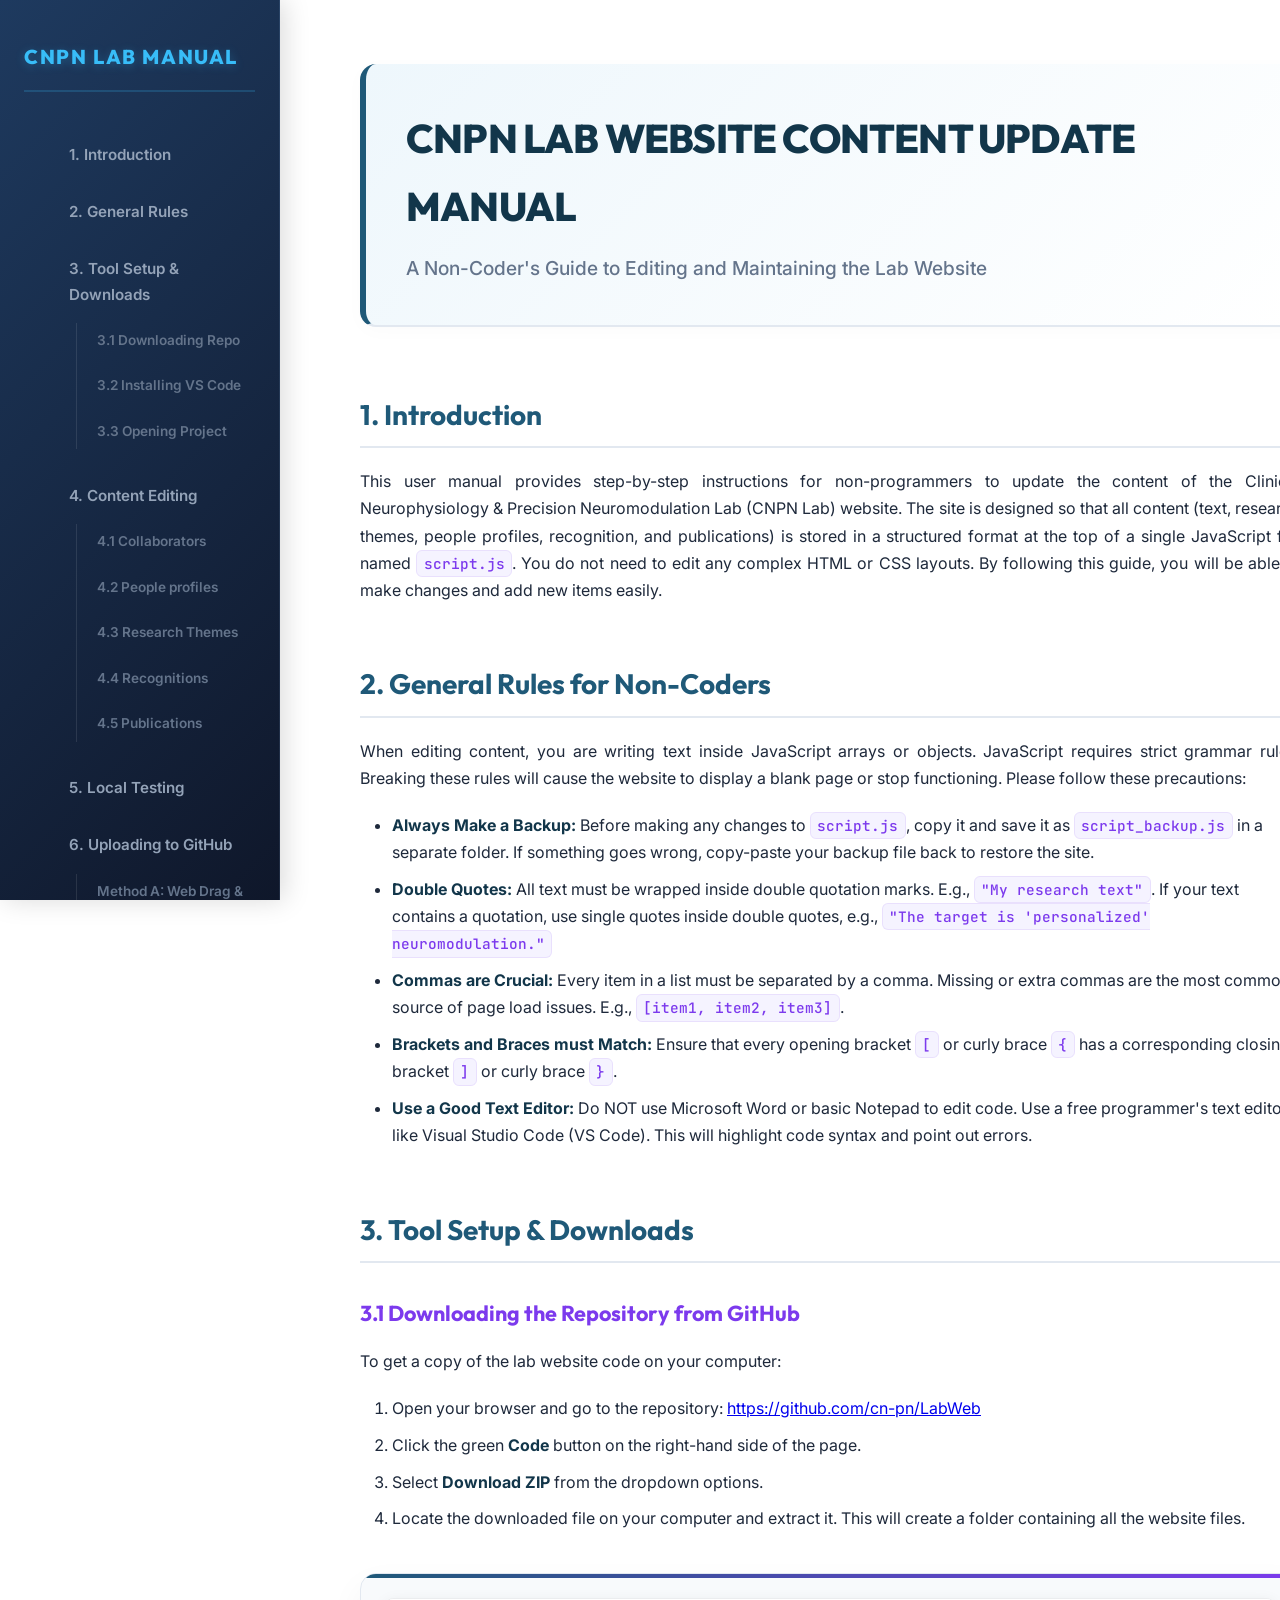
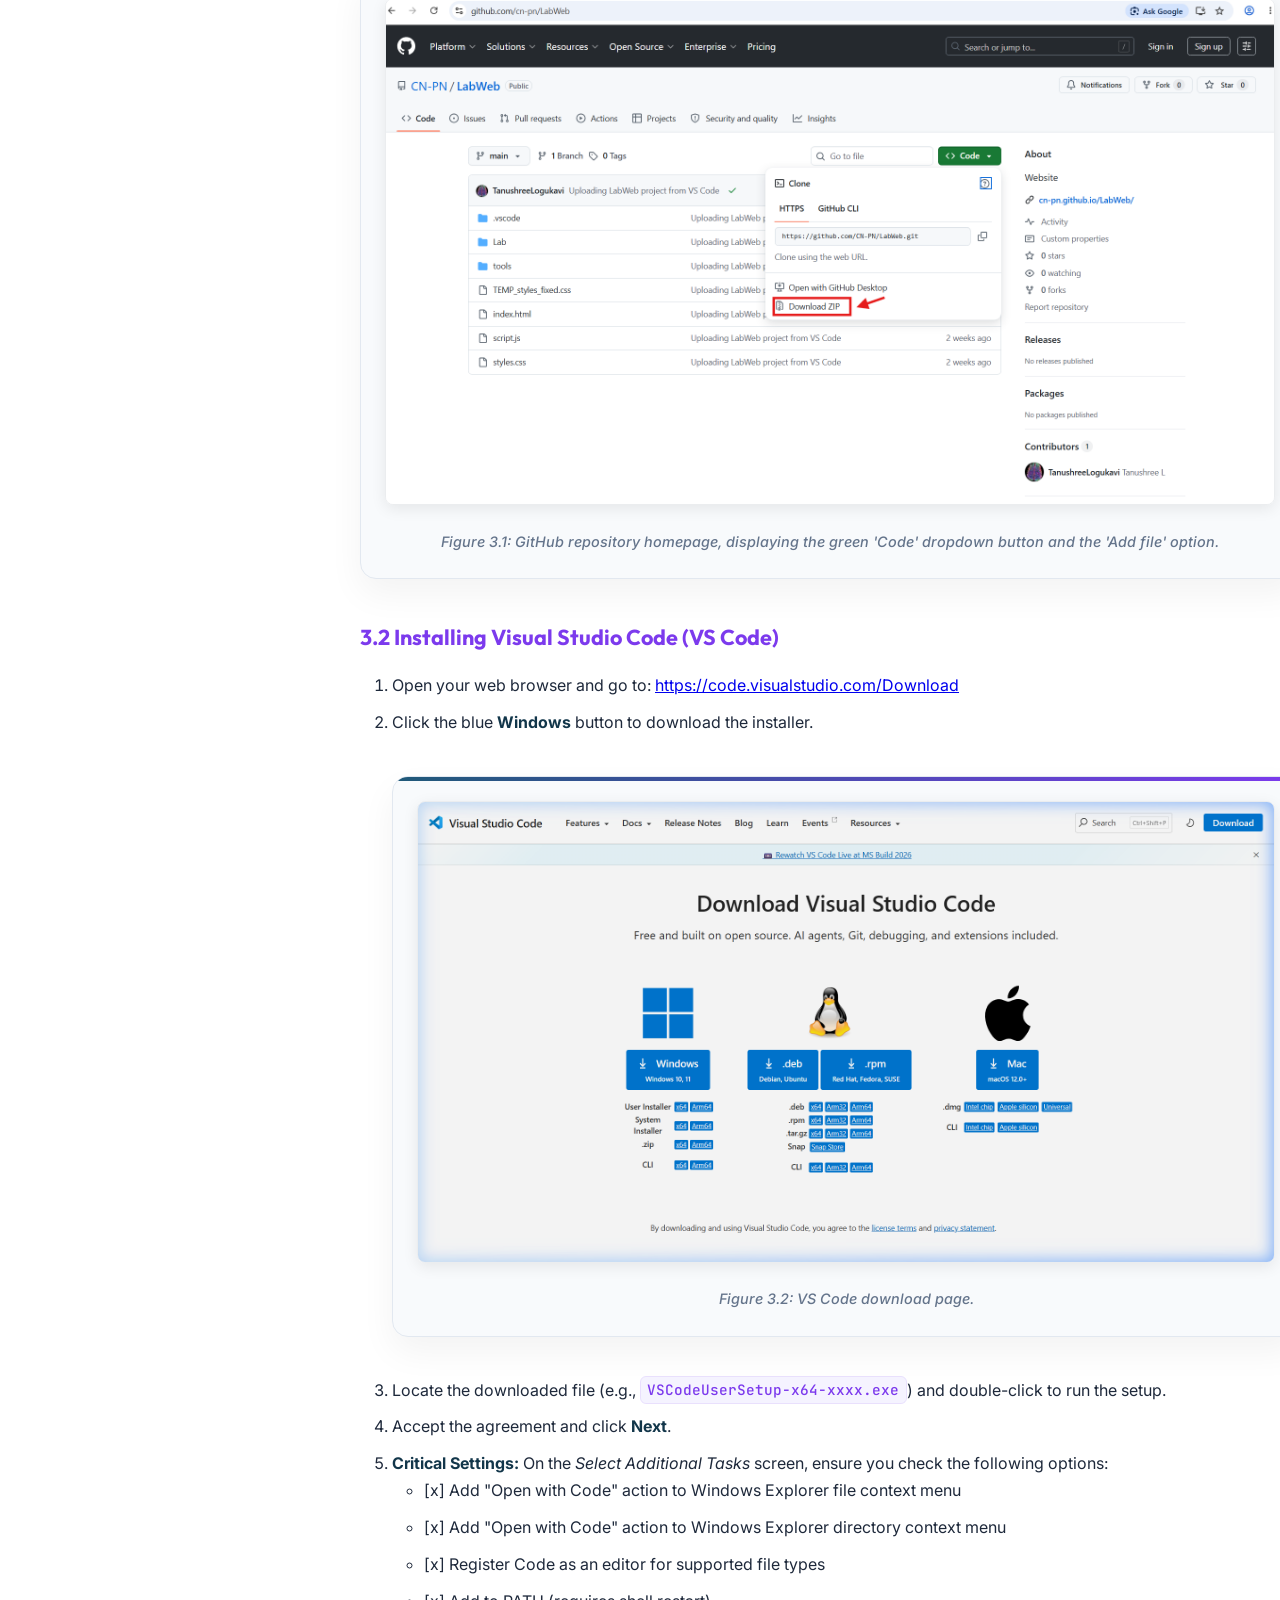
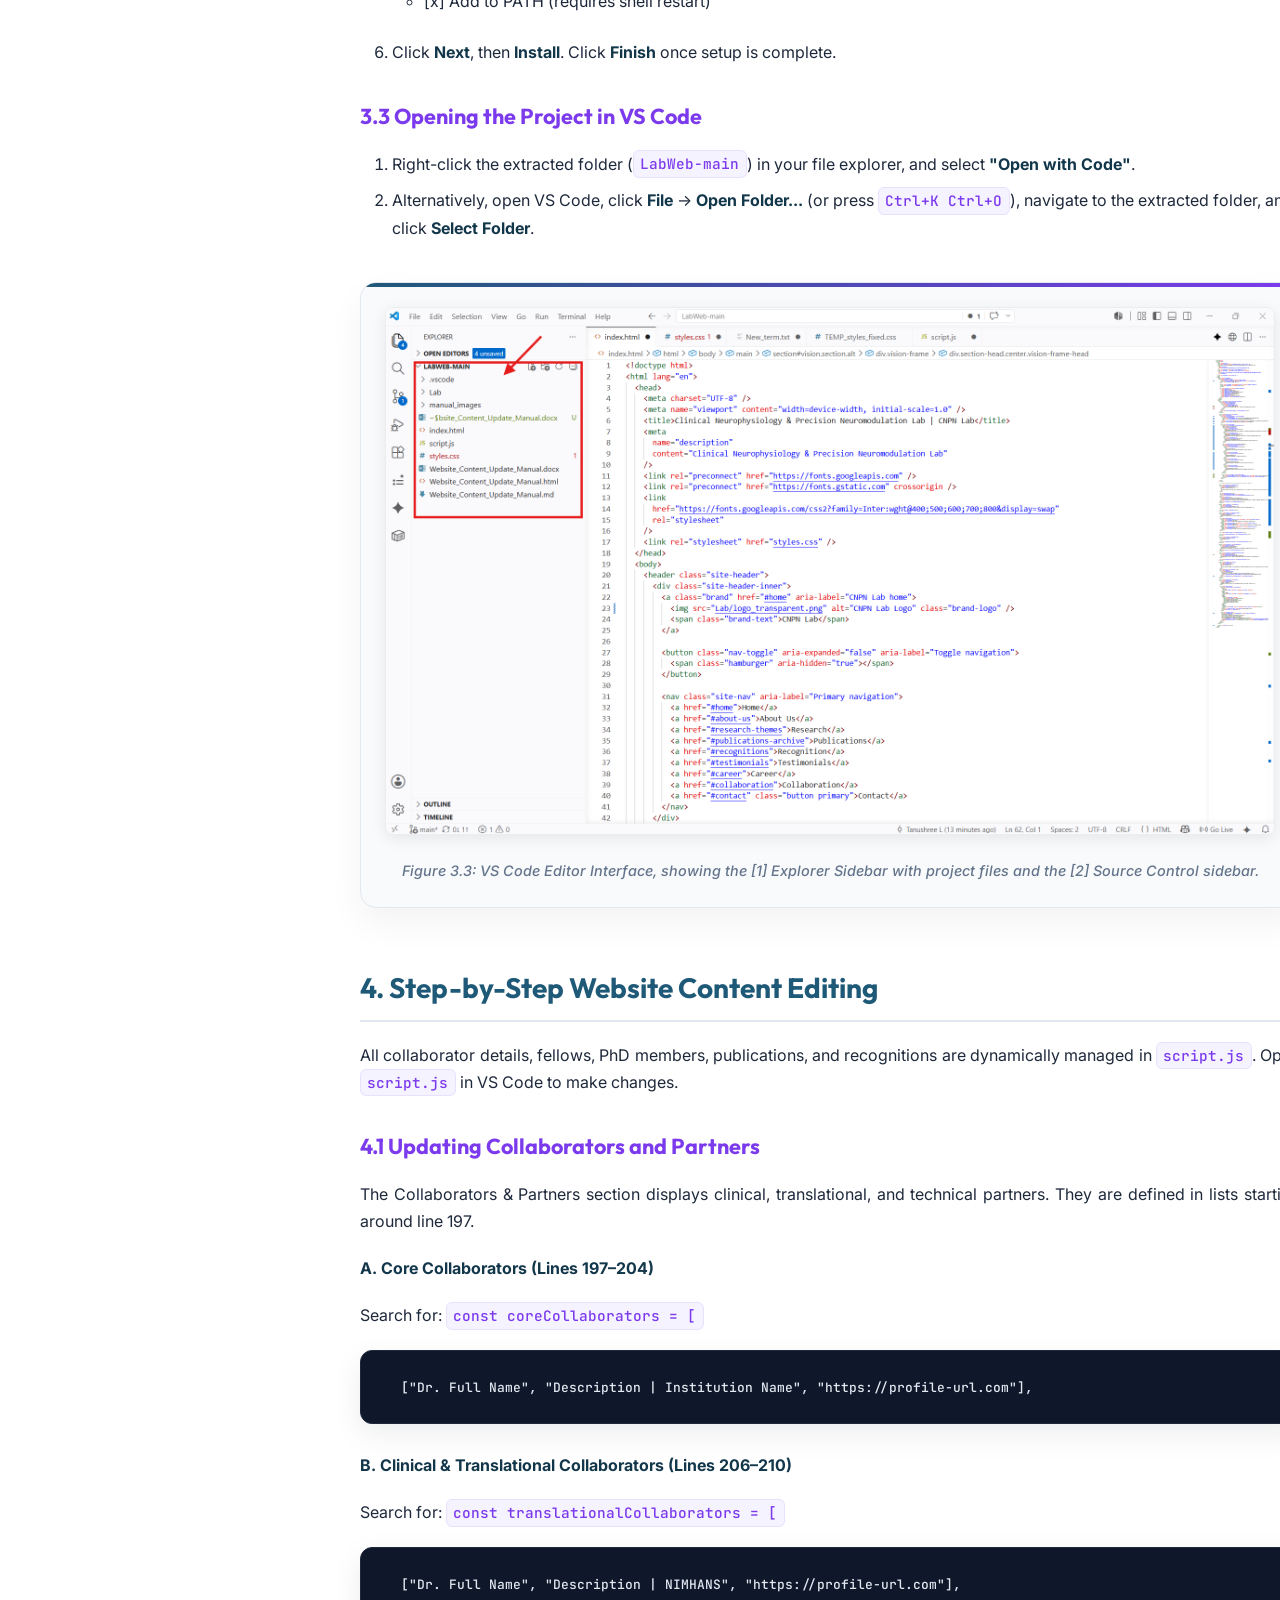
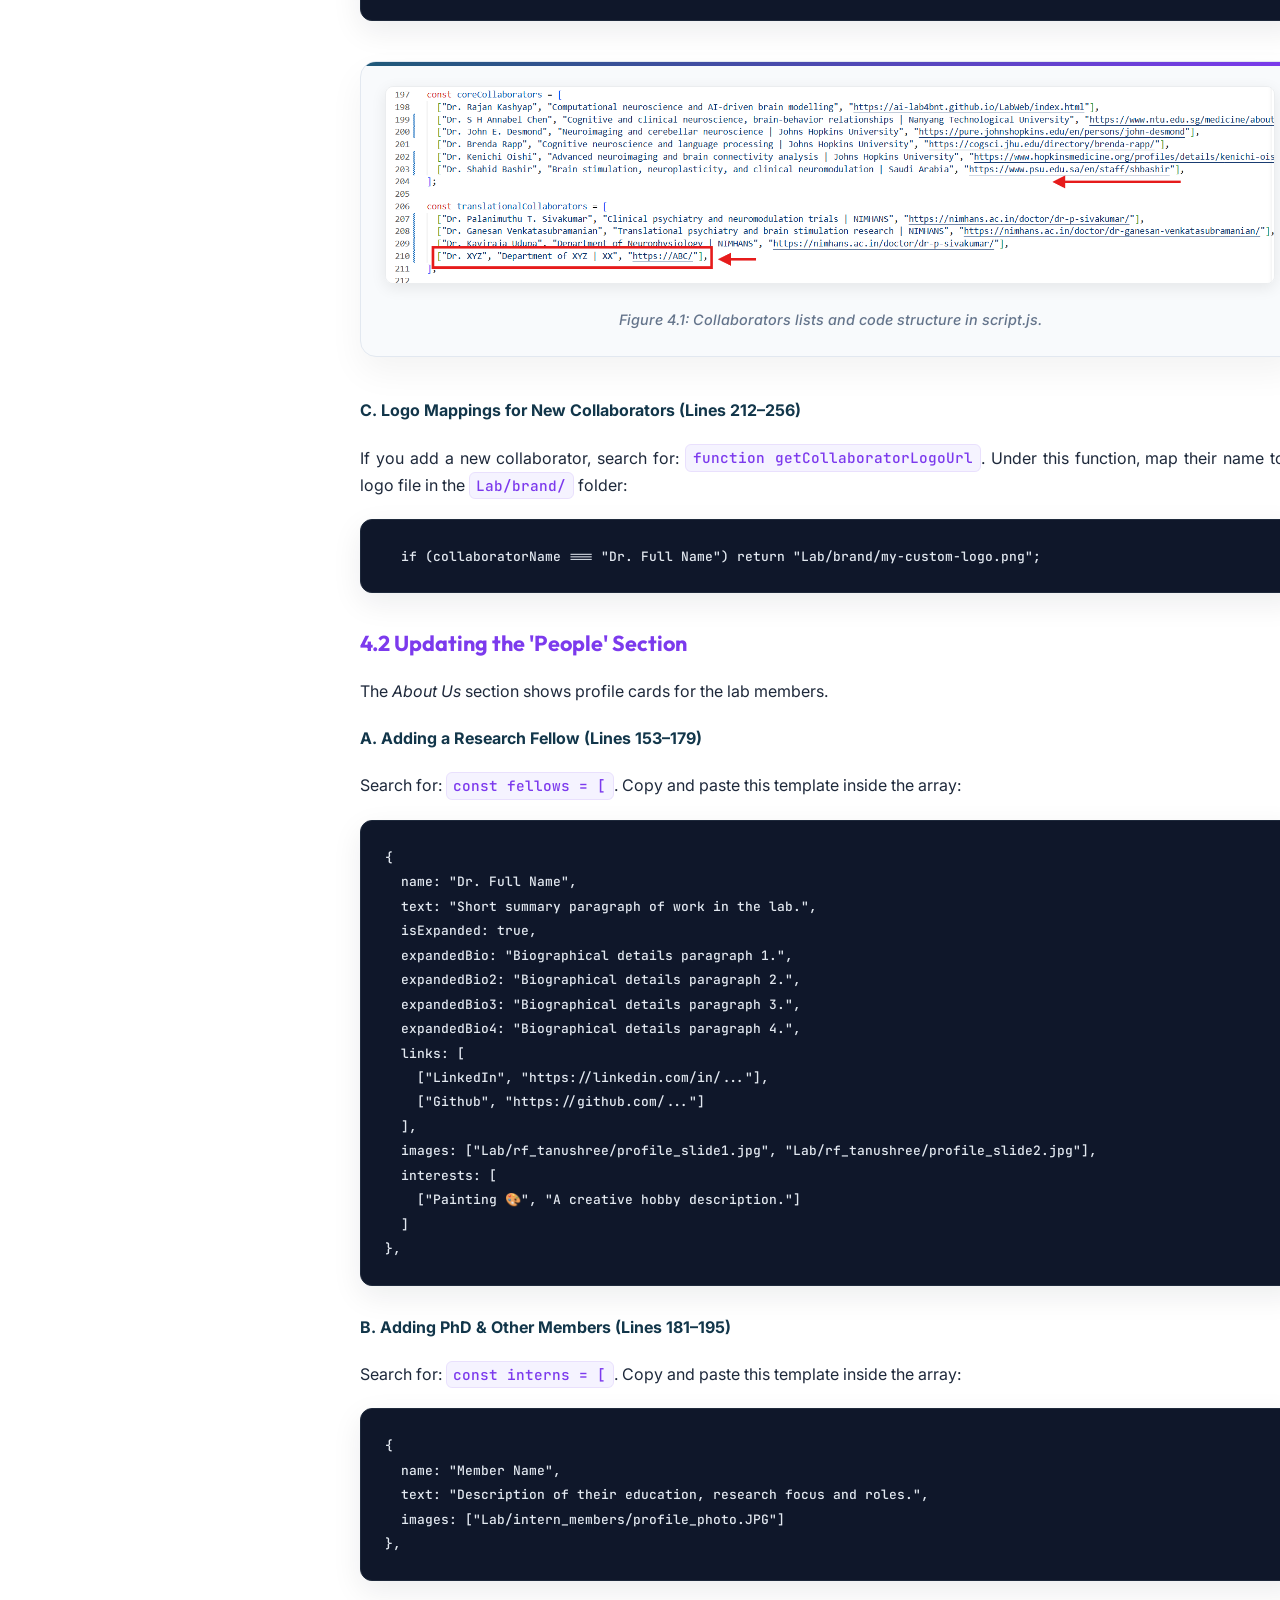
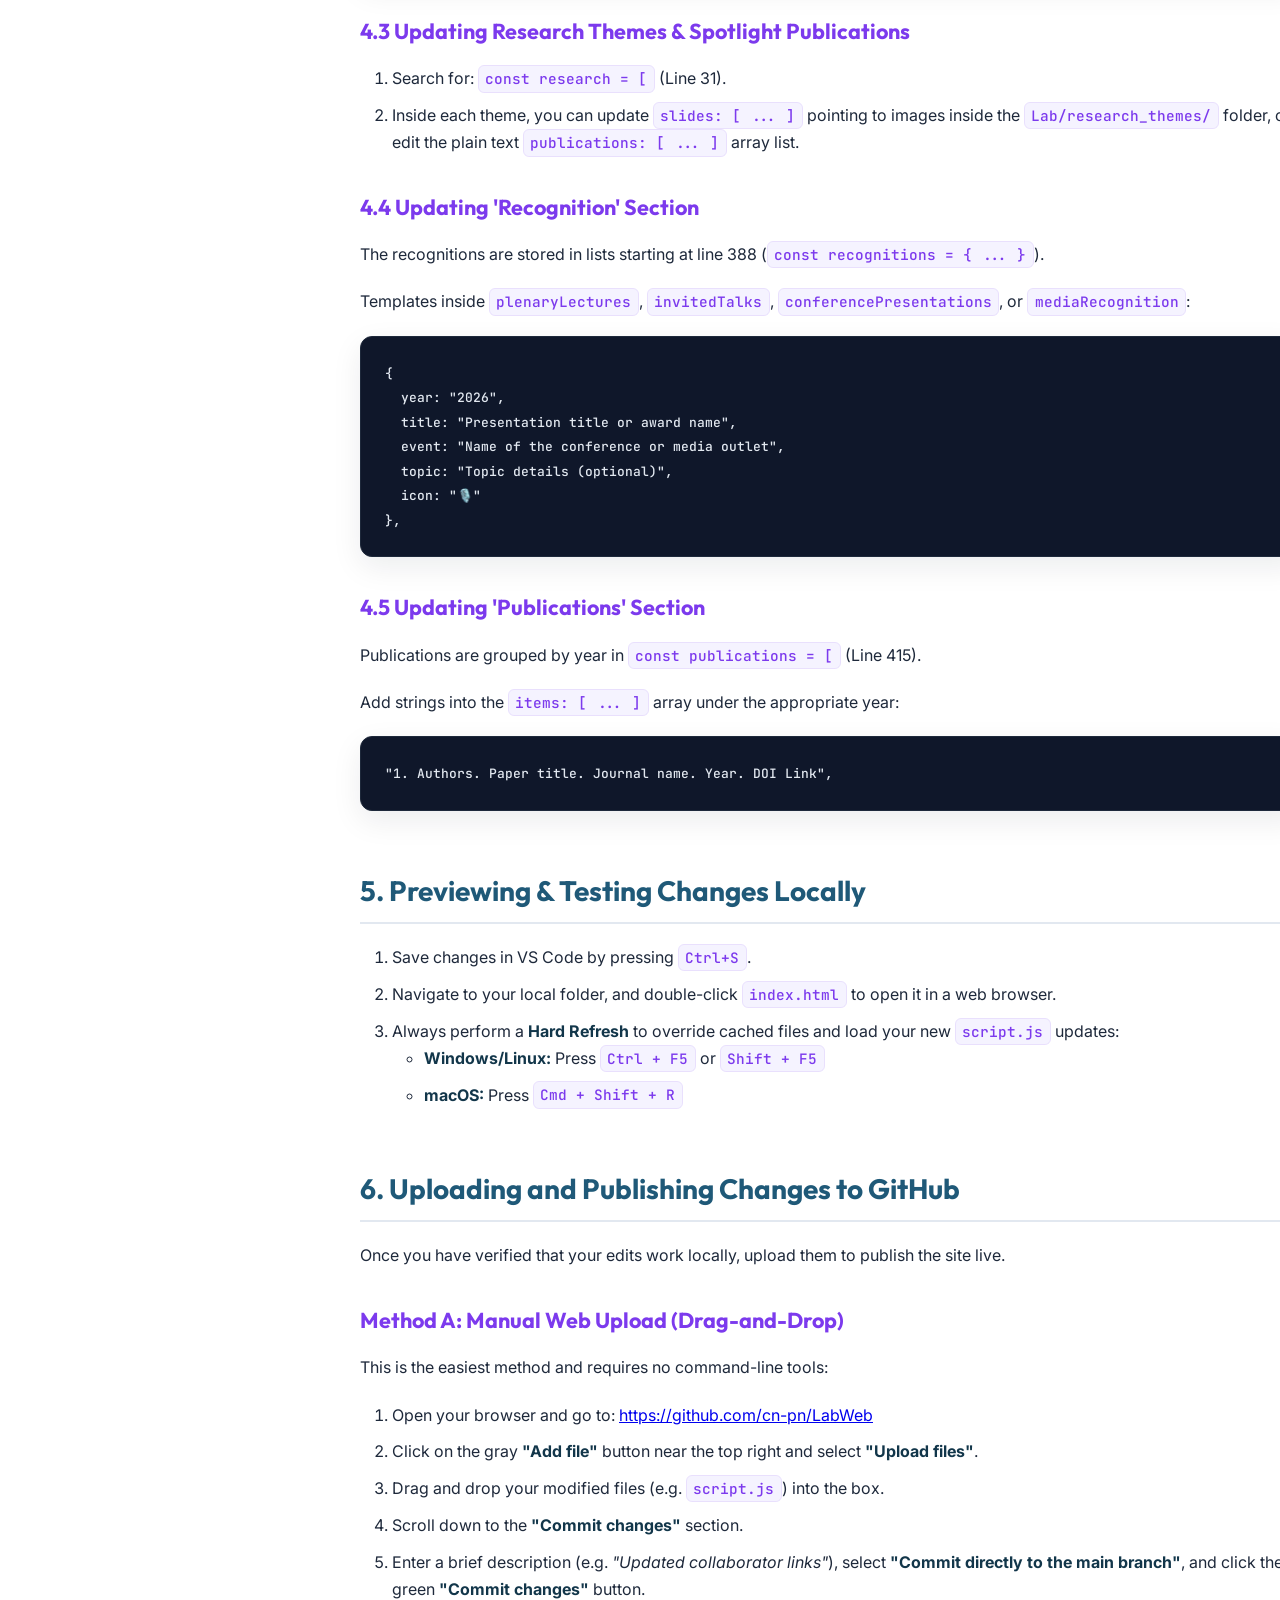
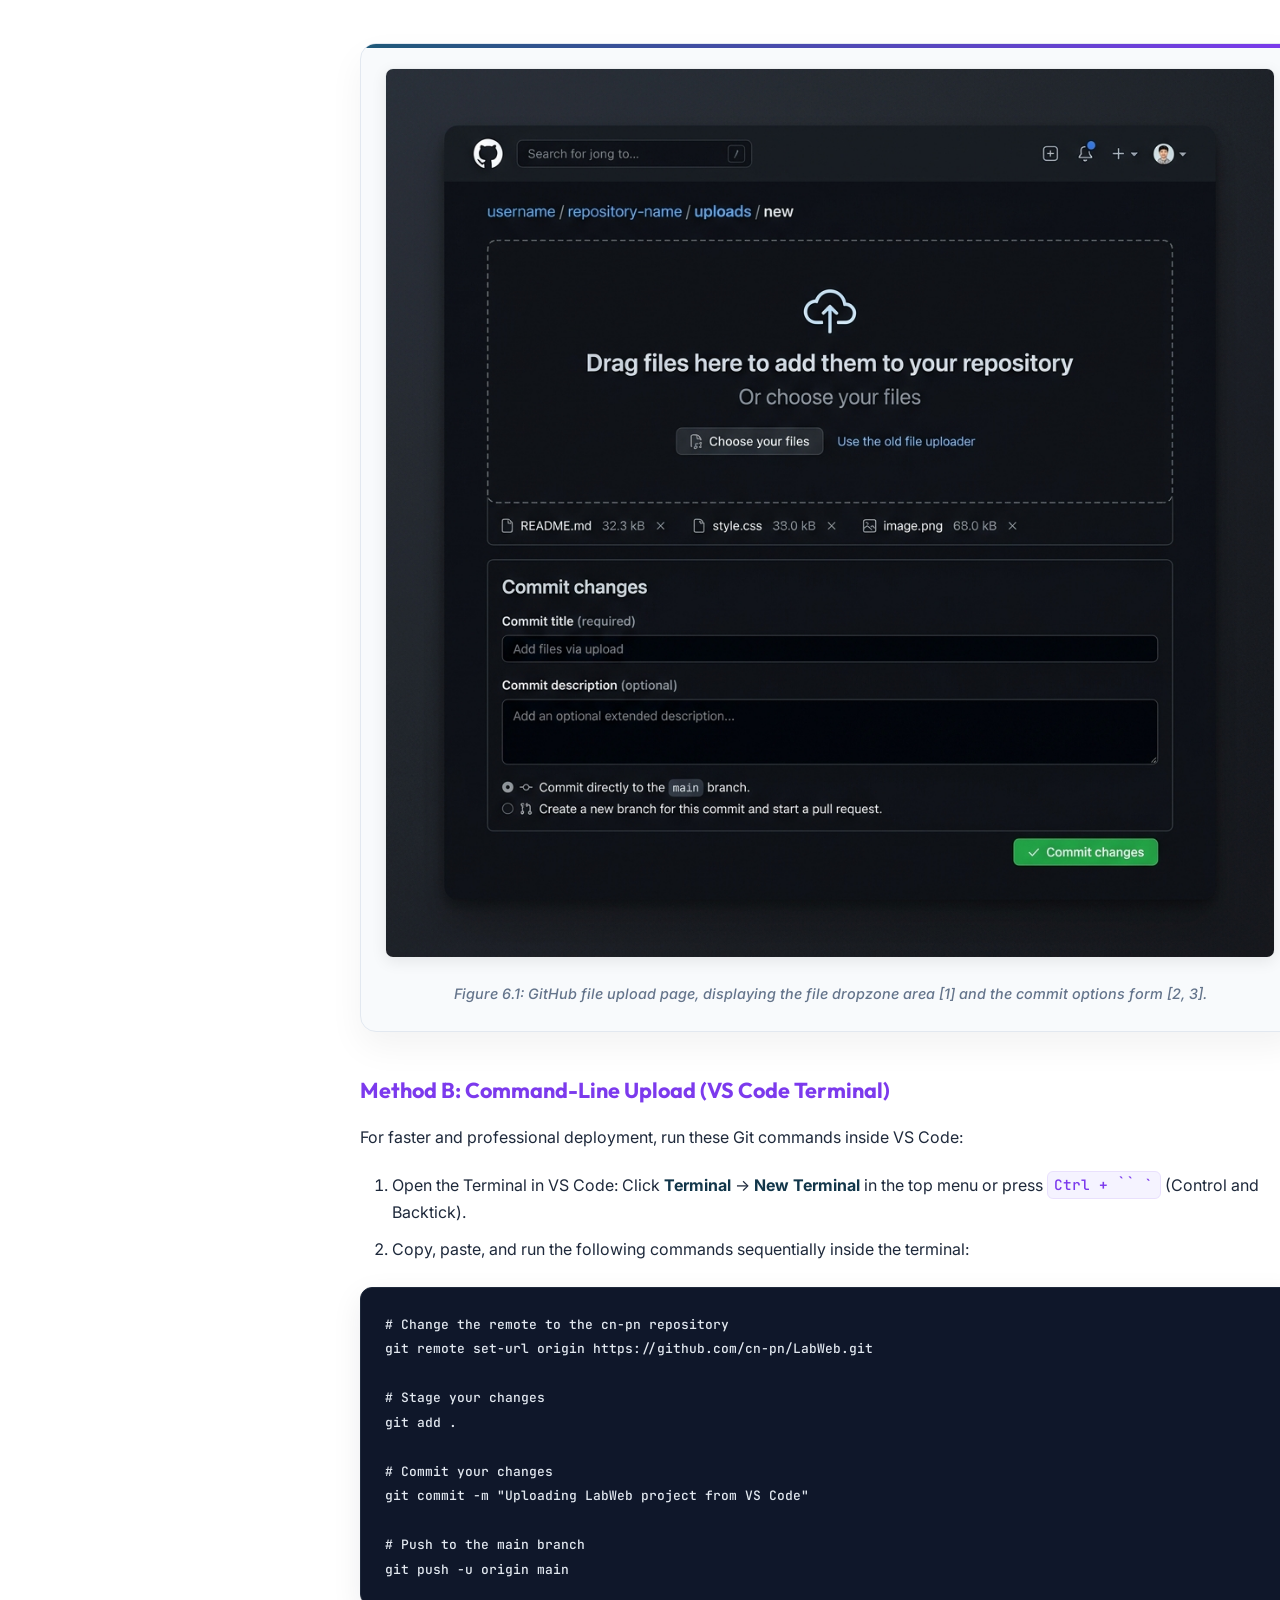
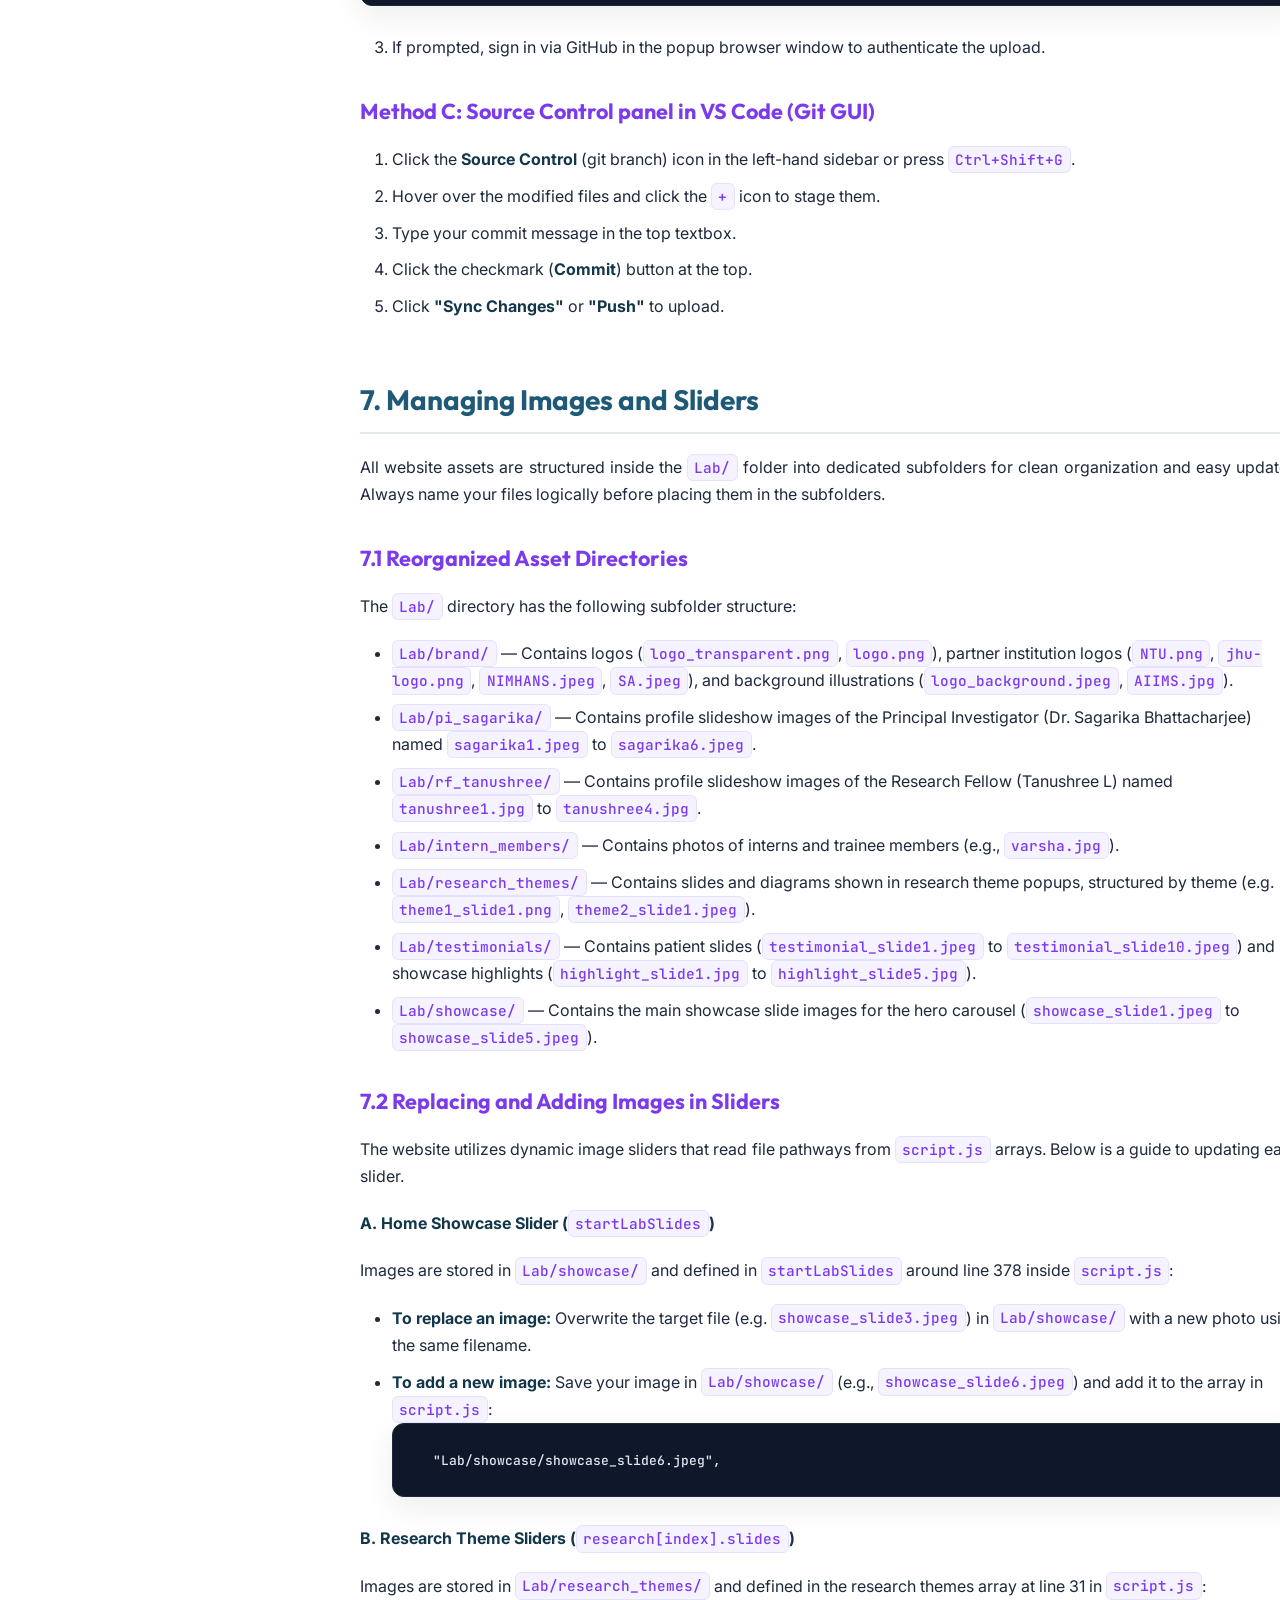
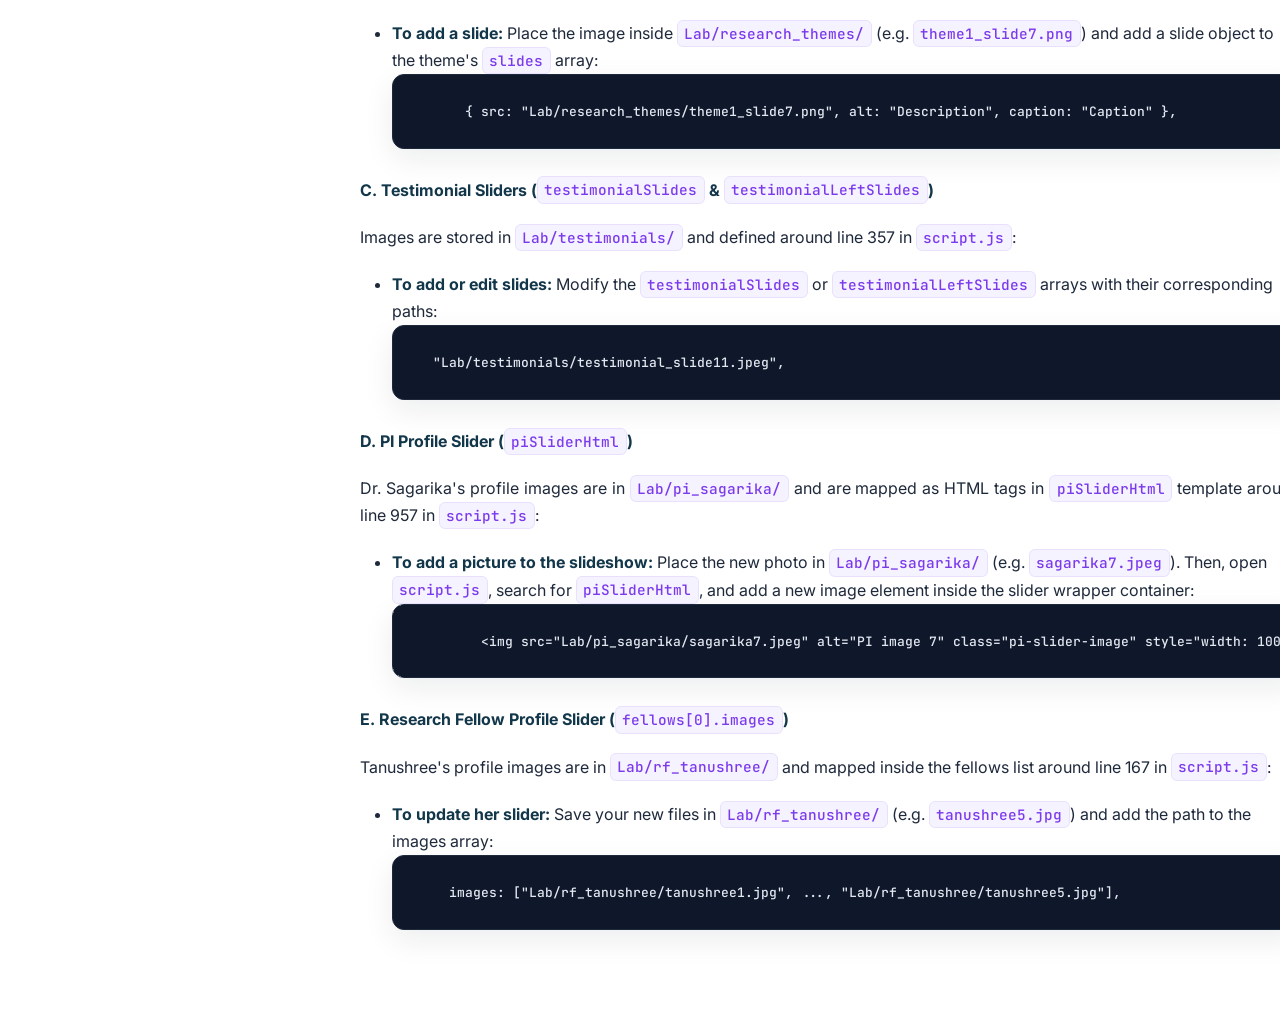
==== commit 83e17a1f: "Update manuals with user screenshots, remove publication author links, add comments formatting guide" ====
--- a/Website_Content_Update_Manual.html
+++ b/Website_Content_Update_Manual.html
@@ -6,19 +6,23 @@
   <title>CNPN Lab Website Content Update Manual</title>
   <link rel="preconnect" href="https://fonts.googleapis.com">
   <link rel="preconnect" href="https://fonts.gstatic.com" crossorigin>
-  <link href="https://fonts.googleapis.com/css2?family=Inter:wght@400;500;600;700&family=JetBrains+Mono:wght@400;500&display=swap" rel="stylesheet">
+  <link href="https://fonts.googleapis.com/css2?family=Outfit:wght@400;500;600;700;800&family=Inter:wght@400;500;600&family=JetBrains+Mono:wght@400;500&display=swap" rel="stylesheet">
   <style>
     :root {
       --primary: #1f5978;
       --primary-light: #eef7fc;
-      --text: #333333;
-      --text-muted: #666666;
+      --primary-dark: #12364a;
+      --accent: #7c3aed; /* vibrant violet */
+      --accent-light: #f5f3ff;
+      --text: #1e293b; /* slate-800 */
+      --text-muted: #64748b; /* slate-500 */
       --bg: #ffffff;
       --bg-alt: #f8fafc;
       --border: #e2e8f0;
       --sidebar-width: 280px;
-      --code-bg: #1e1e1e;
-      --code-text: #d4d4d4;
+      --code-bg: #0f172a; /* slate-900 */
+      --code-text: #e2e8f0;
+      --glow: rgba(31, 89, 120, 0.15);
     }
 
     * {
@@ -31,7 +35,7 @@
       font-family: 'Inter', -apple-system, BlinkMacSystemFont, "Segoe UI", Roboto, sans-serif;
       color: var(--text);
       background-color: var(--bg);
-      line-height: 1.6;
+      line-height: 1.7;
     }
 
     .container {
@@ -39,26 +43,32 @@
       min-height: 100vh;
     }
 
-    /* Sidebar Navigation */
+    /* Sidebar Navigation with vibrant gradient and glassmorphism */
     .sidebar {
       width: var(--sidebar-width);
-      background-color: var(--bg-alt);
-      border-right: 1px solid var(--border);
+      background: linear-gradient(135deg, #1e3a5f 0%, #0f172a 100%);
+      color: #ffffff;
       position: fixed;
       top: 0;
       bottom: 0;
       left: 0;
-      padding: 2rem 1.5rem;
+      padding: 2.5rem 1.5rem;
       overflow-y: auto;
+      box-shadow: 4px 0 25px rgba(0, 0, 0, 0.15);
+      border-right: 1px solid rgba(255, 255, 255, 0.05);
     }
 
     .sidebar-brand {
-      font-weight: 700;
-      font-size: 1.15rem;
-      color: var(--primary);
-      margin-bottom: 2rem;
+      font-family: 'Outfit', sans-serif;
+      font-weight: 800;
+      font-size: 1.25rem;
+      color: #38bdf8; /* light blue */
+      margin-bottom: 2.5rem;
       text-transform: uppercase;
-      letter-spacing: 0.05em;
+      letter-spacing: 0.08em;
+      border-bottom: 2px solid rgba(56, 189, 248, 0.2);
+      padding-bottom: 1rem;
+      text-shadow: 0 2px 10px rgba(56, 189, 248, 0.3);
     }
 
     .nav-list {
@@ -66,101 +76,135 @@
     }
 
     .nav-item {
-      margin-bottom: 0.5rem;
+      margin-bottom: 0.75rem;
     }
 
     .nav-link {
       display: block;
-      color: var(--text-muted);
+      color: #94a3b8; /* slate-400 */
       text-decoration: none;
       font-size: 0.95rem;
-      font-weight: 500;
-      padding: 0.5rem 0.75rem;
-      border-radius: 6px;
-      transition: all 0.2s ease;
+      font-weight: 600;
+      padding: 0.6rem 0.8rem;
+      border-radius: 8px;
+      transition: all 0.3s cubic-bezier(0.4, 0, 0.2, 1);
     }
 
     .nav-link:hover {
-      color: var(--primary);
-      background-color: var(--primary-light);
+      color: #ffffff;
+      background-color: rgba(56, 189, 248, 0.15);
+      transform: translateX(4px);
+    }
+
+    .nav-link.active, .nav-link:focus {
+      color: #ffffff;
+      background: linear-gradient(90deg, var(--primary) 0%, rgba(31, 89, 120, 0.5) 100%);
+      box-shadow: 0 4px 12px rgba(31, 89, 120, 0.3);
     }
 
     .nav-sublist {
       list-style: none;
-      margin-left: 1rem;
-      margin-top: 0.25rem;
+      margin-left: 1.25rem;
+      margin-top: 0.35rem;
+      border-left: 1px solid rgba(255, 255, 255, 0.1);
+      padding-left: 0.5rem;
     }
 
     .nav-sublink {
       font-size: 0.85rem;
-      padding: 0.35rem 0.75rem;
+      padding: 0.4rem 0.75rem;
+      color: #64748b;
+    }
+
+    .nav-sublink:hover {
+      color: #38bdf8;
+      background: transparent;
     }
 
     /* Main Content Area */
     .content-area {
       margin-left: var(--sidebar-width);
       flex: 1;
-      padding: 3rem 4rem;
-      max-width: 1000px;
+      padding: 4rem 5rem;
+      max-width: 1100px;
+      background-color: var(--bg);
     }
 
     header {
-      margin-bottom: 3rem;
+      margin-bottom: 4rem;
       border-bottom: 2px solid var(--border);
-      padding-bottom: 2rem;
+      padding-bottom: 2.5rem;
+      background: linear-gradient(135deg, var(--primary-light) 0%, #ffffff 100%);
+      padding: 2.5rem;
+      border-radius: 16px;
+      border-left: 6px solid var(--primary);
+      box-shadow: 0 4px 20px rgba(0, 0, 0, 0.02);
     }
 
     h1 {
-      font-size: 2.25rem;
+      font-family: 'Outfit', sans-serif;
+      font-size: 2.5rem;
+      color: var(--primary-dark);
+      font-weight: 800;
+      margin-bottom: 0.75rem;
+      letter-spacing: -0.02em;
+    }
+
+    .subtitle {
+      font-size: 1.2rem;
+      color: var(--text-muted);
+      font-weight: 500;
+    }
+
+    h2 {
+      font-family: 'Outfit', sans-serif;
+      font-size: 1.75rem;
       color: var(--primary);
-      font-weight: 700;
-      margin-bottom: 0.5rem;
-    }
-
-    .subtitle {
-      font-size: 1.15rem;
-      color: var(--text-muted);
-      font-style: italic;
-    }
-
-    h2 {
-      font-size: 1.5rem;
-      color: var(--primary);
-      margin-top: 2.5rem;
+      margin-top: 3.5rem;
+      margin-bottom: 1.25rem;
+      border-bottom: 2px solid var(--border);
+      padding-bottom: 0.5rem;
+      display: flex;
+      align-items: center;
+      gap: 0.5rem;
+    }
+
+    h3 {
+      font-family: 'Outfit', sans-serif;
+      font-size: 1.35rem;
+      color: var(--accent);
+      margin-top: 2rem;
       margin-bottom: 1rem;
-      border-bottom: 1px solid var(--border);
-      padding-bottom: 0.5rem;
-    }
-
-    h3 {
-      font-size: 1.2rem;
-      color: var(--primary);
-      margin-top: 1.5rem;
-      margin-bottom: 0.75rem;
+      display: flex;
+      align-items: center;
+      gap: 0.5rem;
     }
 
     p {
-      margin-bottom: 1rem;
+      margin-bottom: 1.25rem;
       text-align: justify;
+      color: var(--text);
     }
 
     ul, ol {
-      margin-bottom: 1.25rem;
-      padding-left: 1.5rem;
+      margin-bottom: 1.5rem;
+      padding-left: 2rem;
     }
 
     li {
-      margin-bottom: 0.5rem;
-    }
-
-    /* Code styling */
+      margin-bottom: 0.6rem;
+    }
+
+    /* Code styling - beautiful syntax look */
     code {
       font-family: 'JetBrains Mono', Consolas, monospace;
       font-size: 0.9em;
-      background-color: var(--bg-alt);
-      color: #c7254e;
-      padding: 0.15rem 0.35rem;
-      border-radius: 4px;
+      background-color: var(--accent-light);
+      color: var(--accent);
+      padding: 0.2rem 0.4rem;
+      border-radius: 6px;
+      font-weight: 500;
+      border: 1px solid rgba(124, 58, 237, 0.1);
     }
 
     pre {
@@ -168,11 +212,12 @@
       font-size: 0.9rem;
       background-color: var(--code-bg);
       color: var(--code-text);
-      padding: 1.25rem;
-      border-radius: 8px;
+      padding: 1.5rem;
+      border-radius: 12px;
       overflow-x: auto;
-      margin-bottom: 1.5rem;
-      border: 1px solid #2d2d2d;
+      margin-bottom: 1.75rem;
+      border: 1px solid #1e293b;
+      box-shadow: 0 10px 30px rgba(15, 23, 42, 0.08);
     }
 
     pre code {
@@ -180,45 +225,72 @@
       color: inherit;
       padding: 0;
       border-radius: 0;
-    }
-
-    /* Images */
+      border: none;
+    }
+
+    /* Screenshot with colourful glowing borders */
     .screenshot-container {
-      margin: 1.5rem 0;
+      margin: 2.5rem 0;
       text-align: center;
       background-color: var(--bg-alt);
-      padding: 1rem;
-      border-radius: 8px;
+      padding: 1.5rem;
+      border-radius: 16px;
       border: 1px solid var(--border);
+      box-shadow: 0 15px 35px rgba(0, 0, 0, 0.05);
+      position: relative;
+      overflow: hidden;
+    }
+
+    .screenshot-container::before {
+      content: "";
+      position: absolute;
+      top: 0;
+      left: 0;
+      right: 0;
+      height: 4px;
+      background: linear-gradient(90deg, var(--primary) 0%, var(--accent) 100%);
     }
 
     .screenshot {
       max-width: 100%;
       height: auto;
-      border-radius: 4px;
-      box-shadow: 0 4px 12px rgba(0, 0, 0, 0.05);
+      border-radius: 8px;
+      box-shadow: 0 4px 15px rgba(0, 0, 0, 0.08);
+      border: 1px solid rgba(0, 0, 0, 0.05);
+      transition: transform 0.3s ease;
+    }
+
+    .screenshot:hover {
+      transform: scale(1.015);
     }
 
     .caption {
-      margin-top: 0.5rem;
-      font-size: 0.85rem;
+      margin-top: 1rem;
+      font-size: 0.9rem;
       color: var(--text-muted);
+      font-weight: 500;
       font-style: italic;
     }
 
-    /* Info Box */
+    /* Info Box with a nice gradient background */
     .info-box {
-      background-color: var(--primary-light);
-      border-left: 4px solid var(--primary);
-      padding: 1rem 1.25rem;
-      border-radius: 0 8px 8px 0;
-      margin-bottom: 1.5rem;
+      background: linear-gradient(135deg, var(--primary-light) 0%, rgba(238, 247, 252, 0.3) 100%);
+      border-left: 5px solid var(--primary);
+      padding: 1.25rem 1.5rem;
+      border-radius: 0 12px 12px 0;
+      margin-bottom: 2rem;
+      box-shadow: 0 4px 15px rgba(31, 89, 120, 0.05);
     }
 
     .info-box p {
       margin-bottom: 0;
-      color: var(--primary);
-      font-weight: 500;
+      color: var(--primary-dark);
+      font-weight: 600;
+    }
+
+    strong {
+      color: var(--primary-dark);
+      font-weight: 700;
     }
 
     /* Responsive */
@@ -236,7 +308,7 @@
       }
       .content-area {
         margin-left: 0;
-        padding: 2rem 1.5rem;
+        padding: 2.5rem 1.5rem;
       }
     }
   </style>
@@ -374,19 +446,18 @@
           
           <p><strong>A. Core Collaborators (Lines 197–204)</strong></p>
           <p>Search for: <code>const coreCollaborators = [</code></p>
-          <pre><code>  ["Dr. Full Name", "Description | Institution Name", "https://profile-url.com"],</code></pre>
-
-          <p><strong>B. Clinical & Translational Collaborators (Lines 206–210)</strong></p>
+          <pre><code>  ["Dr. Full Name", "Description | Institution Name", "https://profile-url.com"],</code></pre>          <p><strong>B. Clinical & Translational Collaborators (Lines 206–210)</strong></p>
           <p>Search for: <code>const translationalCollaborators = [</code></p>
           <pre><code>  ["Dr. Full Name", "Description | NIMHANS", "https://profile-url.com"],</code></pre>
+          
+          <div class="screenshot-container">
+            <img src="manual_images/collaborators_code.png" alt="Collaborators lists code" class="screenshot">
+            <div class="caption">Figure 4.1: Collaborators lists and code structure in script.js.</div>
+          </div>
 
           <p><strong>C. Logo Mappings for New Collaborators (Lines 212–256)</strong></p>
           <p>If you add a new collaborator, search for: <code>function getCollaboratorLogoUrl</code>. Under this function, map their name to a logo file in the <code>Lab/brand/</code> folder:</p>
           <pre><code>  if (collaboratorName === "Dr. Full Name") return "Lab/brand/my-custom-logo.png";</code></pre>
-
-          <p><strong>D. Publication Clickable Link Mappings (Lines 280–311)</strong></p>
-          <p>To make the collaborator's name clickable in the publications archive list, search for: <code>const personLinks = [</code> and add:</p>
-          <pre><code>  ["Full Name", "https://profile-url.com"],</code></pre>
         </div>
 
         <div id="editing-people">
